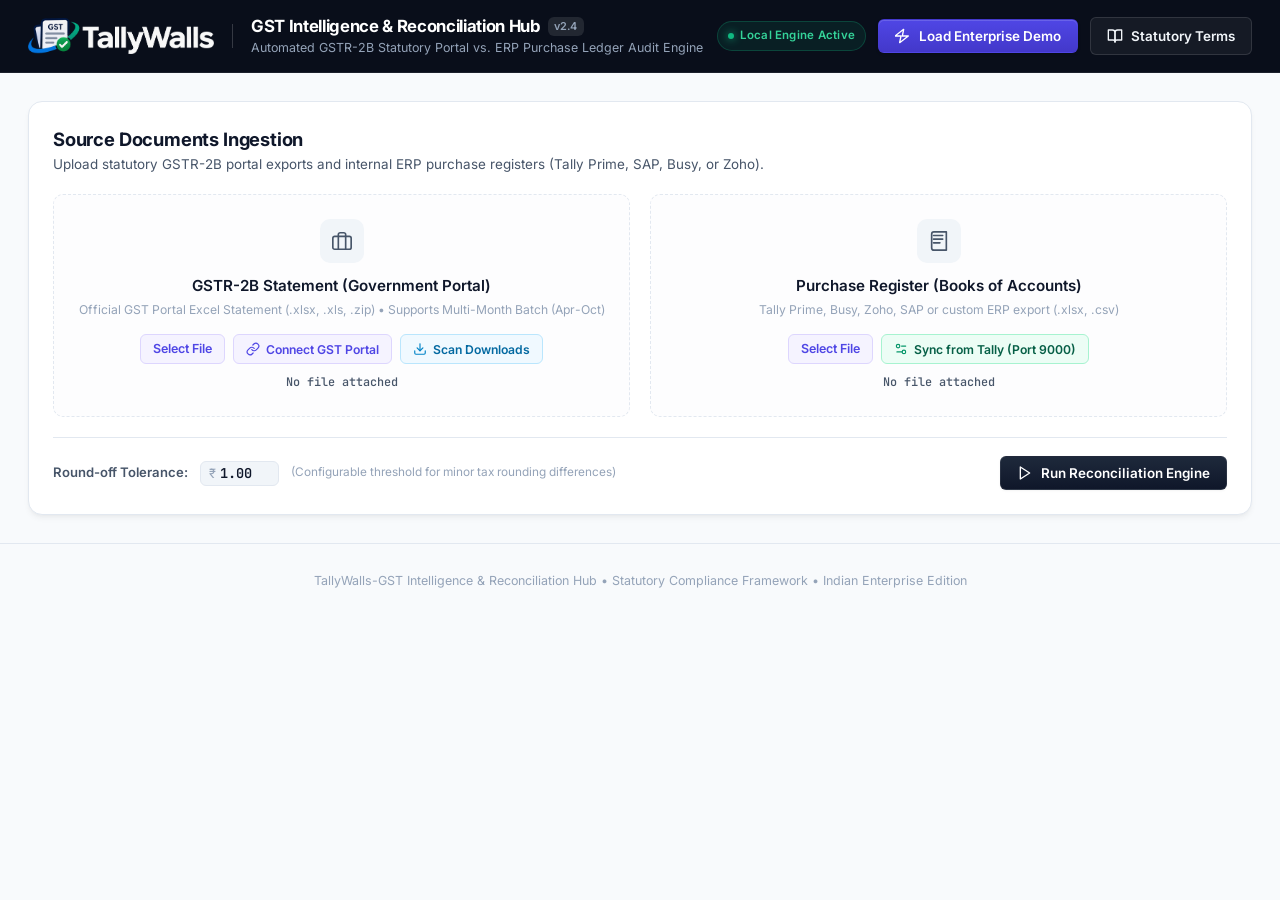
==== public/static/index.html @ 0a475962 "Add cloud sandbox graceful execution for portal bridge and tally prime sync" ====
<!DOCTYPE html>
<html lang="en">
<head>
  <meta charset="UTF-8">
  <meta name="viewport" content="width=device-width, initial-scale=1.0">
  <link rel="icon" type="image/png" href="/static/img/favicon.png">
  <link rel="apple-touch-icon" href="/static/img/icon-192.png">
  <title>TallyWalls-GST Intelligence & Reconciliation Hub | GSTR-2B vs. Books</title>
  <link rel="stylesheet" href="/static/css/style.css?v=2.1">
  <style>
    @import url('https://fonts.googleapis.com/css2?family=Inter:wght@300;400;500;600;700;800&family=JetBrains+Mono:wght@400;500;600&display=swap');

    /* SVG Safety: Never blow up across the screen */
    svg {
      display: inline-block;
      vertical-align: middle;
      flex-shrink: 0;
    }

    :root {
      --font-sans: 'Inter', -apple-system, BlinkMacSystemFont, 'Segoe UI', Roboto, sans-serif;
      --font-mono: 'JetBrains Mono', ui-monospace, SFMono-Regular, monospace;

      --bg-app: #f8fafc;
      --surface-card: #ffffff;
      --surface-subtle: #f1f5f9;
      --surface-muted: #e2e8f0;

      --text-primary: #0f172a;
      --text-secondary: #475569;
      --text-tertiary: #94a3b8;
      --text-inverse: #ffffff;

      --border-light: #e2e8f0;
      --border-subtle: #edf2f7;
      --border-focus: #3b82f6;

      --brand-navy: #090e1a;
      --brand-navy-light: #111827;
      --brand-indigo: #4f46e5;
      --brand-indigo-hover: #4338ca;
      --brand-blue: #2563eb;
      --brand-blue-hover: #1d4ed8;

      --status-exact-bg: #ecfdf5;
      --status-exact-border: #a7f3d0;
      --status-exact-text: #065f46;
      --status-exact-dot: #10b981;

      --status-norm-bg: #fffbeb;
      --status-norm-border: #fde68a;
      --status-norm-text: #92400e;
      --status-norm-dot: #f59e0b;

      --status-typo-bg: #fefce8;
      --status-typo-border: #fef08a;
      --status-typo-text: #854d0e;
      --status-typo-dot: #eab308;

      --status-mismatch-bg: #fff7ed;
      --status-mismatch-border: #fed7aa;
      --status-mismatch-text: #9a3412;
      --status-mismatch-dot: #f97316;

      --status-risk-bg: #fef2f2;
      --status-risk-border: #fecaca;
      --status-risk-text: #991b1b;
      --status-risk-dot: #ef4444;

      --status-unbooked-bg: #f0f9ff;
      --status-unbooked-border: #bae6fd;
      --status-unbooked-text: #075985;
      --status-unbooked-dot: #0ea5e9;

      --radius-sm: 6px;
      --radius-md: 10px;
      --radius-lg: 14px;
      --radius-full: 9999px;

      --shadow-subtle: 0 1px 3px 0 rgb(0 0 0 / 0.04), 0 1px 2px -1px rgb(0 0 0 / 0.03);
      --shadow-card: 0 4px 6px -1px rgb(0 0 0 / 0.05), 0 2px 4px -2px rgb(0 0 0 / 0.04);
      --shadow-elevated: 0 10px 15px -3px rgb(0 0 0 / 0.08), 0 4px 6px -4px rgb(0 0 0 / 0.04);
    }

    * {
      box-sizing: border-box;
      margin: 0;
      padding: 0;
    }

    body {
      font-family: var(--font-sans);
      background-color: var(--bg-app);
      color: var(--text-primary);
      line-height: 1.5;
      -webkit-font-smoothing: antialiased;
      -moz-osx-font-smoothing: grayscale;
    }

    .navbar {
      background-color: var(--brand-navy);
      border-bottom: 1px solid rgba(255, 255, 255, 0.08);
      position: sticky;
      top: 0;
      z-index: 50;
      backdrop-filter: blur(12px);
    }

    .nav-container {
      max-width: 1480px;
      margin: 0 auto;
      padding: 14px 28px;
      display: flex;
      align-items: center;
      justify-content: space-between;
    }

    
    .brand-logo-img {
      height: 36px;
      width: auto;
      max-height: 40px;
      object-fit: contain;
      display: block;
    }

    .brand-divider {
      width: 1px;
      height: 24px;
      background: rgba(255, 255, 255, 0.18);
      margin: 0 4px;
    }

    .brand-wrapper {
      display: flex;
      align-items: center;
      gap: 14px;
    }

    .brand-symbol {
      width: 36px;
      height: 36px;
      min-width: 36px;
      max-width: 36px;
      background: linear-gradient(135deg, #4f46e5 0%, #2563eb 100%);
      border-radius: 8px;
      display: flex;
      align-items: center;
      justify-content: center;
      color: #ffffff;
      box-shadow: 0 0 16px rgba(79, 70, 229, 0.4);
      overflow: hidden;
    }

    .brand-symbol svg {
      width: 20px;
      height: 20px;
      max-width: 20px;
      max-height: 20px;
    }

    .brand-text h1 {
      font-size: 1.05rem;
      font-weight: 700;
      letter-spacing: -0.02em;
      color: #ffffff;
      display: flex;
      align-items: center;
      gap: 8px;
    }

    .tag-version {
      font-size: 0.68rem;
      font-weight: 600;
      padding: 1px 6px;
      border-radius: var(--radius-sm);
      background: rgba(255, 255, 255, 0.1);
      color: #94a3b8;
      letter-spacing: 0.02em;
    }

    .brand-text p {
      font-size: 0.78rem;
      color: #94a3b8;
      font-weight: 400;
    }

    .nav-controls {
      display: flex;
      align-items: center;
      gap: 12px;
    }

    .badge-status {
      display: inline-flex;
      align-items: center;
      gap: 6px;
      padding: 5px 10px;
      background: rgba(16, 185, 129, 0.1);
      border: 1px solid rgba(16, 185, 129, 0.25);
      border-radius: var(--radius-full);
      font-size: 0.72rem;
      font-weight: 600;
      color: #34d399;
      letter-spacing: 0.02em;
    }

    .status-indicator-dot {
      width: 6px;
      height: 6px;
      border-radius: 50%;
      background-color: #10b981;
      box-shadow: 0 0 8px #10b981;
    }

    .btn-ui {
      display: inline-flex;
      align-items: center;
      justify-content: center;
      gap: 8px;
      font-family: var(--font-sans);
      font-size: 0.84rem;
      font-weight: 600;
      padding: 8px 16px;
      border-radius: var(--radius-sm);
      cursor: pointer;
      border: 1px solid transparent;
      transition: all 0.15s ease-in-out;
      text-decoration: none;
      white-space: nowrap;
    }

    .btn-ui svg {
      width: 16px;
      height: 16px;
      max-width: 16px;
      max-height: 16px;
    }

    .btn-ghost {
      background: rgba(255, 255, 255, 0.05);
      border-color: rgba(255, 255, 255, 0.12);
      color: #f1f5f9;
    }

    .btn-ghost:hover {
      background: rgba(255, 255, 255, 0.12);
      border-color: rgba(255, 255, 255, 0.2);
      color: #ffffff;
    }

    .btn-accent {
      background: linear-gradient(180deg, #4f46e5 0%, #4338ca 100%);
      color: #ffffff;
      box-shadow: 0 1px 3px rgba(0, 0, 0, 0.2), inset 0 1px 0 rgba(255, 255, 255, 0.15);
    }

    .btn-accent:hover {
      background: linear-gradient(180deg, #4338ca 0%, #3730a3 100%);
    }

    .btn-primary {
      background: linear-gradient(180deg, #1e293b 0%, #0f172a 100%);
      color: #ffffff;
      border: 1px solid rgba(255, 255, 255, 0.08);
      box-shadow: var(--shadow-subtle);
    }

    .btn-primary:hover {
      background: #090e1a;
      border-color: rgba(255, 255, 255, 0.15);
    }

    .btn-export {
      background: #059669;
      color: #ffffff;
      border: 1px solid #047857;
      box-shadow: var(--shadow-subtle);
    }

    .btn-export:hover {
      background: #047857;
    }

    .shell-container {
      max-width: 1480px;
      margin: 28px auto;
      padding: 0 28px;
    }

    .section-meta {
      margin-bottom: 20px;
      display: flex;
      align-items: baseline;
      justify-content: space-between;
    }

    .section-meta h2 {
      font-size: 1.15rem;
      font-weight: 700;
      letter-spacing: -0.01em;
      color: var(--text-primary);
    }

    .section-meta p {
      font-size: 0.84rem;
      color: var(--text-secondary);
    }

    .ingestion-card {
      background: var(--surface-card);
      border: 1px solid var(--border-light);
      border-radius: var(--radius-lg);
      padding: 24px;
      box-shadow: var(--shadow-card);
      margin-bottom: 28px;
    }

    .dual-drop-grid {
      display: grid;
      grid-template-columns: 1fr 1fr;
      gap: 20px;
      margin-bottom: 20px;
    }

    @media (max-width: 900px) {
      .dual-drop-grid {
        grid-template-columns: 1fr;
      }
    }

    .drop-card {
      border: 1.5px dashed var(--border-light);
      border-radius: var(--radius-md);
      padding: 24px 20px;
      background: #fdfdfe;
      transition: all 0.2s cubic-bezier(0.4, 0, 0.2, 1);
      display: flex;
      flex-direction: column;
      align-items: center;
      text-align: center;
      position: relative;
      cursor: pointer;
    }

    .drop-card:hover {
      border-color: var(--brand-indigo);
      background: #faf5ff;
    }

    .drop-card.dragover {
      border-color: var(--brand-indigo);
      background: #eef2ff;
      border-style: solid;
      transform: scale(0.995);
    }

    .drop-card.has-file {
      border-color: #10b981;
      background: #f0fdf4;
      border-style: solid;
    }

    .drop-icon-box {
      width: 44px;
      height: 44px;
      min-width: 44px;
      max-width: 44px;
      border-radius: 10px;
      background: var(--surface-subtle);
      display: flex;
      align-items: center;
      justify-content: center;
      color: var(--text-secondary);
      margin-bottom: 12px;
      transition: all 0.2s ease;
    }

    .drop-icon-box svg {
      width: 22px;
      height: 22px;
      max-width: 22px;
      max-height: 22px;
    }

    .drop-card:hover .drop-icon-box {
      background: #ede9fe;
      color: var(--brand-indigo);
    }

    .drop-card.has-file .drop-icon-box {
      background: #d1fae5;
      color: #059669;
    }

    .drop-title {
      font-size: 0.95rem;
      font-weight: 600;
      color: var(--text-primary);
      margin-bottom: 4px;
    }

    .drop-format-hint {
      font-size: 0.76rem;
      color: var(--text-tertiary);
      margin-bottom: 14px;
    }

    .btn-subtle-upload {
      font-size: 0.78rem;
      font-weight: 600;
      color: var(--brand-indigo);
      background: #f5f3ff;
      border: 1px solid #ddd6fe;
      padding: 5px 12px;
      border-radius: var(--radius-sm);
      pointer-events: none;
    }

    .file-status-chip {
      margin-top: 10px;
      font-family: var(--font-mono);
      font-size: 0.74rem;
      font-weight: 500;
      color: var(--text-secondary);
      display: flex;
      align-items: center;
      gap: 6px;
      max-width: 90%;
      overflow: hidden;
      text-overflow: ellipsis;
      white-space: nowrap;
    }

    .action-toolbar {
      display: flex;
      align-items: center;
      justify-content: space-between;
      padding-top: 18px;
      border-top: 1px solid var(--border-light);
      flex-wrap: wrap;
      gap: 14px;
    }

    .tolerance-panel {
      display: flex;
      align-items: center;
      gap: 12px;
    }

    .tolerance-panel label {
      font-size: 0.82rem;
      font-weight: 600;
      color: var(--text-secondary);
    }

    .tolerance-input-box {
      display: flex;
      align-items: center;
      background: var(--surface-subtle);
      border: 1px solid var(--border-light);
      border-radius: var(--radius-sm);
      padding: 2px 8px;
    }

    .tolerance-prefix {
      font-size: 0.8rem;
      color: var(--text-tertiary);
      margin-right: 4px;
    }

    .tolerance-input-box input {
      width: 50px;
      background: transparent;
      border: none;
      font-family: var(--font-mono);
      font-size: 0.85rem;
      font-weight: 600;
      color: var(--text-primary);
      outline: none;
    }

    .tolerance-desc {
      font-size: 0.74rem;
      color: var(--text-tertiary);
    }

    .reconcile-loader {
      display: none;
      background: var(--surface-card);
      border: 1px solid var(--border-light);
      border-radius: var(--radius-lg);
      padding: 48px;
      text-align: center;
      margin-bottom: 28px;
      box-shadow: var(--shadow-card);
    }

    .loader-pulse {
      width: 48px;
      height: 48px;
      margin: 0 auto 16px;
      position: relative;
    }

    .loader-pulse::before,
    .loader-pulse::after {
      content: '';
      position: absolute;
      inset: 0;
      border-radius: 50%;
      border: 3px solid transparent;
      border-top-color: var(--brand-indigo);
      animation: spin 1s cubic-bezier(0.55, 0.25, 0.25, 0.95) infinite;
    }

    .loader-pulse::after {
      border-top-color: var(--brand-blue);
      animation-duration: 1.4s;
    }

    @keyframes spin {
      to { transform: rotate(360deg); }
    }

    .loader-title {
      font-size: 1rem;
      font-weight: 600;
      color: var(--text-primary);
      margin-bottom: 4px;
    }

    .loader-sub {
      font-size: 0.82rem;
      color: var(--text-secondary);
    }

    .kpi-cluster {
      display: grid;
      grid-template-columns: repeat(auto-fit, minmax(240px, 1fr));
      gap: 16px;
      margin-bottom: 28px;
    }

    .metric-card {
      background: var(--surface-card);
      border: 1px solid var(--border-light);
      border-radius: var(--radius-md);
      padding: 18px 20px;
      box-shadow: var(--shadow-subtle);
      position: relative;
      overflow: hidden;
      transition: transform 0.15s ease, box-shadow 0.15s ease;
    }

    .metric-card:hover {
      transform: translateY(-1px);
      box-shadow: var(--shadow-card);
    }

    .metric-top {
      display: flex;
      align-items: center;
      justify-content: space-between;
      margin-bottom: 10px;
    }

    .metric-label {
      font-size: 0.72rem;
      font-weight: 700;
      letter-spacing: 0.05em;
      text-transform: uppercase;
      color: var(--text-secondary);
    }

    .metric-icon-small {
      width: 24px;
      height: 24px;
      min-width: 24px;
      max-width: 24px;
      border-radius: 6px;
      display: flex;
      align-items: center;
      justify-content: center;
    }

    .metric-icon-small svg {
      width: 14px;
      height: 14px;
      max-width: 14px;
      max-height: 14px;
    }

    .metric-amount {
      font-size: 1.45rem;
      font-weight: 800;
      font-family: var(--font-sans);
      font-variant-numeric: tabular-nums;
      letter-spacing: -0.03em;
      color: var(--text-primary);
      margin-bottom: 6px;
    }

    .metric-footer {
      font-size: 0.78rem;
      color: var(--text-secondary);
      display: flex;
      align-items: center;
      gap: 6px;
    }

    .card-theme-books .metric-icon-small { background: #f1f5f9; color: #475569; }
    .card-theme-portal .metric-icon-small { background: #e0f2fe; color: #0284c7; }
    .card-theme-matched {
      border-color: var(--status-exact-border);
      background: linear-gradient(180deg, #ffffff 0%, #f0fdf4 100%);
    }
    .card-theme-matched .metric-icon-small { background: #d1fae5; color: #059669; }

    .card-theme-risk {
      border-color: var(--status-risk-border);
      background: linear-gradient(180deg, #ffffff 0%, #fef2f2 100%);
    }
    .card-theme-risk .metric-icon-small { background: #fee2e2; color: #dc2626; }
    .card-theme-risk .metric-amount { color: #b91c1c; }

    .card-theme-unbooked {
      border-color: var(--status-unbooked-border);
      background: linear-gradient(180deg, #ffffff 0%, #f0f9ff 100%);
    }
    .card-theme-unbooked .metric-icon-small { background: #e0f2fe; color: #0284c7; }

    .recon-vault-card {
      background: var(--surface-card);
      border: 1px solid var(--border-light);
      border-radius: var(--radius-lg);
      box-shadow: var(--shadow-card);
      overflow: hidden;
      margin-bottom: 40px;
    }

    .vault-header-bar {
      padding: 16px 20px;
      border-bottom: 1px solid var(--border-light);
      display: flex;
      align-items: center;
      justify-content: space-between;
      flex-wrap: wrap;
      gap: 16px;
    }

    .search-field {
      position: relative;
      min-width: 300px;
      flex: 1;
      max-width: 440px;
    }

    .search-field input {
      width: 100%;
      padding: 8px 12px 8px 36px;
      font-family: var(--font-sans);
      font-size: 0.84rem;
      background: var(--surface-subtle);
      border: 1px solid var(--border-light);
      border-radius: var(--radius-sm);
      outline: none;
      transition: all 0.15s ease;
      color: var(--text-primary);
    }

    .search-field input:focus {
      background: #ffffff;
      border-color: var(--brand-indigo);
      box-shadow: 0 0 0 3px rgba(79, 70, 229, 0.1);
    }

    .search-icon-pos {
      position: absolute;
      left: 10px;
      top: 50%;
      transform: translateY(-50%);
      color: var(--text-tertiary);
      display: flex;
    }

    .search-icon-pos svg {
      width: 16px;
      height: 16px;
      max-width: 16px;
      max-height: 16px;
    }

    .segmented-tabs-wrapper {
      padding: 12px 20px;
      background: #fafafa;
      border-bottom: 1px solid var(--border-light);
      overflow-x: auto;
      scrollbar-width: none;
    }

    .segmented-tabs-wrapper::-webkit-scrollbar {
      display: none;
    }

    .segmented-tabs {
      display: inline-flex;
      gap: 6px;
      background: var(--surface-subtle);
      padding: 3px;
      border-radius: var(--radius-sm);
      border: 1px solid var(--border-light);
    }

    .tab-pill {
      font-family: var(--font-sans);
      font-size: 0.78rem;
      font-weight: 600;
      padding: 5px 12px;
      border-radius: 4px;
      background: transparent;
      color: var(--text-secondary);
      border: none;
      cursor: pointer;
      display: inline-flex;
      align-items: center;
      gap: 6px;
      transition: all 0.15s ease;
      white-space: nowrap;
    }

    .tab-pill:hover {
      color: var(--text-primary);
    }

    .tab-pill.active {
      background: #ffffff;
      color: var(--text-primary);
      box-shadow: 0 1px 3px rgba(0, 0, 0, 0.08);
    }

    .tab-count {
      font-size: 0.7rem;
      font-weight: 700;
      padding: 1px 6px;
      border-radius: var(--radius-full);
      background: var(--surface-muted);
      color: var(--text-secondary);
    }

    .tab-pill.active .tab-count {
      background: #f1f5f9;
      color: var(--brand-navy);
    }

    .table-viewport {
      overflow-x: auto;
      max-height: 700px;
    }

    .ledger-table {
      width: 100%;
      border-collapse: separate;
      border-spacing: 0;
      font-size: 0.82rem;
      text-align: left;
    }

    .th-group-books {
      background: #f1f5f9;
      color: #1e293b;
      font-weight: 700;
      text-transform: uppercase;
      font-size: 0.7rem;
      letter-spacing: 0.05em;
      padding: 6px 12px;
      border-right: 1px solid var(--border-light);
      border-bottom: 1px solid var(--border-light);
    }

    .th-group-portal {
      background: #f0f9ff;
      color: #0369a1;
      font-weight: 700;
      text-transform: uppercase;
      font-size: 0.7rem;
      letter-spacing: 0.05em;
      padding: 6px 12px;
      border-right: 1px solid var(--border-light);
      border-bottom: 1px solid var(--border-light);
    }

    .ledger-table th {
      background: #f8fafc;
      color: var(--text-secondary);
      font-weight: 600;
      font-size: 0.74rem;
      text-transform: uppercase;
      letter-spacing: 0.04em;
      padding: 10px 14px;
      border-bottom: 1px solid var(--border-light);
      white-space: nowrap;
      position: sticky;
      top: 0;
      z-index: 10;
    }

    .ledger-table td {
      padding: 12px 14px;
      border-bottom: 1px solid var(--border-subtle);
      vertical-align: middle;
      background-color: transparent;
    }

    /* Full-Row Data Highlighting for GST Audit Visualization */
    .ledger-table tbody tr.recon-row {
      transition: background-color 0.15s ease;
    }

    /* 1. Exact Match: Clean Emerald Mint across whole row */
    .ledger-table tbody tr.recon-row-exact,
    .ledger-table tbody tr.recon-row-exact td {
      background-color: #ecfdf5 !important;
      border-bottom: 1px solid #a7f3d0 !important;
    }
    .ledger-table tbody tr.recon-row-exact td:first-child {
      border-left: 4px solid #10b981 !important;
    }
    .ledger-table tbody tr.recon-row-exact:hover,
    .ledger-table tbody tr.recon-row-exact:hover td {
      background-color: #d1fae5 !important;
    }

    /* 2. Normalized Match: Soft Blue across whole row */
    .ledger-table tbody tr.recon-row-norm,
    .ledger-table tbody tr.recon-row-norm td {
      background-color: #eff6ff !important;
      border-bottom: 1px solid #bfdbfe !important;
    }
    .ledger-table tbody tr.recon-row-norm td:first-child {
      border-left: 4px solid #3b82f6 !important;
    }
    .ledger-table tbody tr.recon-row-norm:hover,
    .ledger-table tbody tr.recon-row-norm:hover td {
      background-color: #dbeafe !important;
    }

    /* 3. Typo Match: Clear Warm Amber / Golden Yellow across whole row */
    .ledger-table tbody tr.recon-row-typo,
    .ledger-table tbody tr.recon-row-typo td {
      background-color: #fef9c3 !important;
      border-bottom: 1px solid #fde047 !important;
    }
    .ledger-table tbody tr.recon-row-typo td:first-child {
      border-left: 4px solid #eab308 !important;
    }
    .ledger-table tbody tr.recon-row-typo:hover,
    .ledger-table tbody tr.recon-row-typo:hover td {
      background-color: #fef08a !important;
    }

    /* 4. Value Mismatch: Warm Peach / Soft Orange across whole row */
    .ledger-table tbody tr.recon-row-mismatch,
    .ledger-table tbody tr.recon-row-mismatch td {
      background-color: #ffedd5 !important;
      border-bottom: 1px solid #fed7aa !important;
    }
    .ledger-table tbody tr.recon-row-mismatch td:first-child {
      border-left: 4px solid #f97316 !important;
    }
    .ledger-table tbody tr.recon-row-mismatch:hover,
    .ledger-table tbody tr.recon-row-mismatch:hover td {
      background-color: #fed7aa !important;
    }

    /* 5. Missing in 2B (ITC At Risk): Soft Red across whole row */
    .ledger-table tbody tr.recon-row-risk,
    .ledger-table tbody tr.recon-row-risk td {
      background-color: #fee2e2 !important;
      border-bottom: 1px solid #fca5a5 !important;
    }
    .ledger-table tbody tr.recon-row-risk td:first-child {
      border-left: 4px solid #ef4444 !important;
    }
    .ledger-table tbody tr.recon-row-risk:hover,
    .ledger-table tbody tr.recon-row-risk:hover td {
      background-color: #fecaca !important;
    }

    /* 6. Missing in Books (Unclaimed Bills): Soft Sky Cyan across whole row */
    .ledger-table tbody tr.recon-row-unbooked,
    .ledger-table tbody tr.recon-row-unbooked td {
      background-color: #e0f2fe !important;
      border-bottom: 1px solid #7dd3fc !important;
    }
    .ledger-table tbody tr.recon-row-unbooked td:first-child {
      border-left: 4px solid #0284c7 !important;
    }
    .ledger-table tbody tr.recon-row-unbooked:hover,
    .ledger-table tbody tr.recon-row-unbooked:hover td {
      background-color: #bae6fd !important;
    }

    /* Typo Highlight Badge */
    .diff-highlight {
      background-color: #fef08a;
      color: #854d0e;
      font-weight: 700;
      padding: 2px 6px;
      border-radius: 4px;
      border: 1px dashed #ca8a04;
      display: inline-block;
    }

    /* Status Pills */
    .status-pill {
      display: inline-flex;
      align-items: center;
      gap: 6px;
      padding: 4px 10px;
      border-radius: 9999px;
      font-size: 0.74rem;
      font-weight: 700;
      white-space: nowrap;
      letter-spacing: 0.01em;
    }
    .status-pill .dot {
      width: 6px;
      height: 6px;
      border-radius: 50%;
    }
    .status-pill-exact { background: #dcfce7; color: #15803d; border: 1px solid #86efac; }
    .status-pill-exact .dot { background: #15803d; }

    .status-pill-norm { background: #fef3c7; color: #b45309; border: 1px solid #fcd34d; }
    .status-pill-norm .dot { background: #b45309; }

    .status-pill-typo { background: #fef9c3; color: #a16207; border: 1px solid #fde047; }
    .status-pill-typo .dot { background: #a16207; }

    .status-pill-mismatch { background: #ffedd5; color: #c2410c; border: 1px solid #fdba74; }
    .status-pill-mismatch .dot { background: #c2410c; }

    .status-pill-risk { background: #fee2e2; color: #b91c1c; border: 1px solid #fca5a5; }
    .status-pill-risk .dot { background: #b91c1c; }

    .status-pill-unbooked { background: #e0f2fe; color: #0369a1; border: 1px solid #7dd3fc; }
    .status-pill-unbooked .dot { background: #0369a1; }

    /* Row hover colors handled per status class */

    .num-cell {
      text-align: right;
      font-family: var(--font-mono);
      font-variant-numeric: tabular-nums;
      font-size: 0.8rem;
    }

    .text-cell-dim {
      color: var(--text-tertiary);
    }

    .status-badge {
      display: inline-flex;
      align-items: center;
      gap: 6px;
      padding: 3px 8px;
      border-radius: 4px;
      font-size: 0.72rem;
      font-weight: 600;
      letter-spacing: 0.01em;
      white-space: nowrap;
      border: 1px solid transparent;
    }

    .status-badge .dot {
      width: 5px;
      height: 5px;
      border-radius: 50%;
    }

    .badge-exact {
      background: var(--status-exact-bg);
      border-color: var(--status-exact-border);
      color: var(--status-exact-text);
    }
    .badge-exact .dot { background: var(--status-exact-dot); }

    .badge-normalized {
      background: var(--status-norm-bg);
      border-color: var(--status-norm-border);
      color: var(--status-norm-text);
    }
    .badge-normalized .dot { background: var(--status-norm-dot); }

    .badge-typo {
      background: var(--status-typo-bg);
      border-color: var(--status-typo-border);
      color: var(--status-typo-text);
    }
    .badge-typo .dot { background: var(--status-typo-dot); }

    .badge-mismatch {
      background: var(--status-mismatch-bg);
      border-color: var(--status-mismatch-border);
      color: var(--status-mismatch-text);
    }
    .badge-mismatch .dot { background: var(--status-mismatch-dot); }

    .badge-risk {
      background: var(--status-risk-bg);
      border-color: var(--status-risk-border);
      color: var(--status-risk-text);
    }
    .badge-risk .dot { background: var(--status-risk-dot); }

    .badge-unbooked {
      background: var(--status-unbooked-bg);
      border-color: var(--status-unbooked-border);
      color: var(--status-unbooked-text);
    }
    .badge-unbooked .dot { background: var(--status-unbooked-dot); }

    .vendor-title {
      font-weight: 600;
      color: var(--text-primary);
      max-width: 220px;
      overflow: hidden;
      text-overflow: ellipsis;
      white-space: nowrap;
    }

    .vendor-gstin {
      font-family: var(--font-mono);
      font-size: 0.72rem;
      color: var(--text-tertiary);
      letter-spacing: 0.02em;
    }

    .invoice-pill {
      font-family: var(--font-mono);
      font-size: 0.76rem;
      font-weight: 500;
      padding: 2px 6px;
      border-radius: 4px;
      background: #f1f5f9;
      color: #334155;
      display: inline-block;
    }

    .invoice-portal-pill {
      font-family: var(--font-mono);
      font-size: 0.76rem;
      font-weight: 500;
      padding: 2px 6px;
      border-radius: 4px;
      background: #e0f2fe;
      color: #0369a1;
      display: inline-block;
    }

    .remarks-audit-box {
      font-size: 0.75rem;
      color: var(--text-secondary);
      line-height: 1.4;
      max-width: 280px;
    }

    .app-footer {
      text-align: center;
      padding: 28px 0;
      border-top: 1px solid var(--border-light);
      font-size: 0.78rem;
      color: var(--text-tertiary);
    }

    /* PORTAL BRIDGE, TALLY & DOWNLOADS SCANNER STYLING */
    .btn-portal-trigger {
      display: inline-flex;
      align-items: center;
      gap: 6px;
      font-family: var(--font-sans);
      font-size: 0.76rem;
      font-weight: 600;
      color: var(--brand-indigo);
      background: #f5f3ff;
      border: 1px solid #ddd6fe;
      padding: 6px 12px;
      border-radius: var(--radius-sm);
      cursor: pointer;
      transition: all 0.15s ease;
    }

    .btn-portal-trigger:hover {
      background: #ede9fe;
      border-color: #c4b5fd;
    }

    .btn-portal-trigger svg {
      width: 14px;
      height: 14px;
      color: var(--brand-indigo);
    }

    .btn-scan-trigger {
      display: inline-flex;
      align-items: center;
      gap: 6px;
      font-family: var(--font-sans);
      font-size: 0.76rem;
      font-weight: 600;
      color: #0369a1;
      background: #f0f9ff;
      border: 1px solid #bae6fd;
      padding: 6px 12px;
      border-radius: var(--radius-sm);
      cursor: pointer;
      transition: all 0.15s ease;
    }

    .btn-scan-trigger:hover {
      background: #e0f2fe;
      border-color: #7dd3fc;
    }

    .btn-scan-trigger svg {
      width: 14px;
      height: 14px;
      color: #0284c7;
    }

    .btn-tally-trigger {
      display: inline-flex;
      align-items: center;
      gap: 6px;
      font-family: var(--font-sans);
      font-size: 0.76rem;
      font-weight: 600;
      color: #065f46;
      background: #ecfdf5;
      border: 1px solid #a7f3d0;
      padding: 6px 12px;
      border-radius: var(--radius-sm);
      cursor: pointer;
      transition: all 0.15s ease;
    }

    .btn-tally-trigger:hover {
      background: #d1fae5;
      border-color: #6ee7b7;
    }

    .btn-tally-trigger svg {
      width: 14px;
      height: 14px;
      color: #059669;
    }

    .downloads-item-row {
      display: flex;
      align-items: center;
      justify-content: space-between;
      padding: 10px 14px;
      background: #ffffff;
      border: 1px solid var(--border-light);
      border-radius: var(--radius-md);
      margin-bottom: 8px;
      transition: all 0.15s ease;
    }

    .downloads-item-row:hover {
      border-color: var(--brand-blue);
      background: #f8fafc;
    }

    .tally-status-badge {
      display: inline-flex;
      align-items: center;
      gap: 6px;
      padding: 4px 10px;
      border-radius: var(--radius-full);
      font-size: 0.78rem;
      font-weight: 600;
    }

    .tally-status-badge.active {
      background: #ecfdf5;
      color: #065f46;
      border: 1px solid #a7f3d0;
    }

    .tally-status-badge.inactive {
      background: #fef2f2;
      color: #991b1b;
      border: 1px solid #fecaca;
    }

    .modal-overlay {
      position: fixed;
      inset: 0;
      background: rgba(15, 23, 42, 0.65);
      backdrop-filter: blur(4px);
      z-index: 100;
      display: flex;
      align-items: center;
      justify-content: center;
      padding: 20px;
    }

    .modal-window {
      background: #ffffff;
      border: 1px solid var(--border-light);
      border-radius: var(--radius-lg);
      width: 100%;
      max-width: 580px;
      box-shadow: 0 20px 25px -5px rgb(0 0 0 / 0.15), 0 8px 10px -6px rgb(0 0 0 / 0.1);
      overflow: hidden;
      animation: modalFadeIn 0.2s cubic-bezier(0.16, 1, 0.3, 1);
    }

    @keyframes modalFadeIn {
      from { opacity: 0; transform: scale(0.96); }
      to { opacity: 1; transform: scale(1); }
    }

    .modal-header {
      padding: 18px 22px;
      border-bottom: 1px solid var(--border-light);
      display: flex;
      align-items: center;
      gap: 12px;
      background: #fafafa;
    }

    .modal-header-icon {
      width: 36px;
      height: 36px;
      border-radius: 8px;
      background: #ede9fe;
      color: var(--brand-indigo);
      display: flex;
      align-items: center;
      justify-content: center;
      flex-shrink: 0;
    }

    .modal-header h3 {
      font-size: 1.05rem;
      font-weight: 700;
      color: var(--text-primary);
    }

    .modal-sub {
      font-size: 0.78rem;
      color: var(--text-secondary);
    }

    .modal-sub code {
      font-family: var(--font-mono);
      background: #e2e8f0;
      padding: 1px 4px;
      border-radius: 3px;
    }

    .btn-modal-close {
      margin-left: auto;
      background: transparent;
      border: none;
      font-size: 1.4rem;
      color: var(--text-tertiary);
      cursor: pointer;
      line-height: 1;
    }

    .btn-modal-close:hover {
      color: var(--text-primary);
    }

    .modal-body {
      padding: 22px;
    }

    .portal-info-banner {
      background: #f0fdf4;
      border: 1px solid #bbf7d0;
      border-radius: var(--radius-sm);
      padding: 12px 14px;
      font-size: 0.8rem;
      color: #166534;
      display: flex;
      gap: 10px;
      margin-bottom: 18px;
      line-height: 1.45;
    }

    .portal-info-banner svg {
      flex-shrink: 0;
      margin-top: 2px;
    }

    .form-row-grid {
      display: grid;
      grid-template-columns: 1fr 1fr;
      gap: 14px;
      margin-bottom: 14px;
    }

    .form-group {
      margin-bottom: 14px;
    }

    .form-group label {
      display: block;
      font-size: 0.78rem;
      font-weight: 600;
      color: var(--text-secondary);
      margin-bottom: 6px;
    }

    .form-input, .form-select {
      width: 100%;
      padding: 8px 12px;
      font-family: var(--font-sans);
      font-size: 0.84rem;
      background: var(--surface-subtle);
      border: 1px solid var(--border-light);
      border-radius: var(--radius-sm);
      outline: none;
      transition: all 0.15s ease;
      color: var(--text-primary);
    }

    .form-input:focus, .form-select:focus {
      background: #ffffff;
      border-color: var(--brand-indigo);
      box-shadow: 0 0 0 3px rgba(79, 70, 229, 0.1);
    }

    .form-checkbox {
      display: flex;
      align-items: center;
      gap: 8px;
      font-size: 0.78rem;
      color: var(--text-secondary);
      margin-bottom: 16px;
      cursor: pointer;
    }

    .portal-progress-box {
      background: #f8fafc;
      border: 1px solid var(--border-light);
      border-radius: var(--radius-sm);
      padding: 14px;
      margin-top: 14px;
    }

    .progress-step-item {
      font-size: 0.78rem;
      color: var(--text-secondary);
      display: flex;
      align-items: center;
      gap: 8px;
      margin-bottom: 6px;
    }

    .progress-step-item:last-child {
      margin-bottom: 0;
    }

    .step-dot {
      width: 6px;
      height: 6px;
      border-radius: 50%;
      background: #cbd5e1;
    }

    .progress-step-item.active {
      color: var(--brand-indigo);
      font-weight: 600;
    }

    .progress-step-item.active .step-dot {
      background: var(--brand-indigo);
      box-shadow: 0 0 6px var(--brand-indigo);
    }

    .progress-step-item.done {
      color: #059669;
    }

    .progress-step-item.done .step-dot {
      background: #10b981;
    }

    .modal-footer {
      padding: 16px 22px;
      border-top: 1px solid var(--border-light);
      background: #fafafa;
      display: flex;
      gap: 12px;
    }
  </style>
</head>
<body>

  <!-- TOP ENTERPRISE NAVIGATION -->
  <header class="navbar">
    <div class="nav-container">
      <div class="brand-wrapper">
        <img src="[data-uri]" alt="TallyWalls" class="brand-logo-img">
        <div class="brand-divider"></div>
        <div class="brand-text">
          <h1>GST Intelligence & Reconciliation Hub <span class="tag-version">v2.4</span></h1>
          <p>Automated GSTR-2B Statutory Portal vs. ERP Purchase Ledger Audit Engine</p>
        </div>
      </div>

      <div class="nav-controls">
        <div class="badge-status">
          <span class="status-indicator-dot"></span>
          <span id="engineStatusLabel">Local Engine Active</span>
        </div>

        <button id="btnLoadSample" class="btn-ui btn-accent">
          <svg width="16" height="16" viewBox="0 0 24 24" fill="none" stroke="currentColor" stroke-width="2" stroke-linecap="round" stroke-linejoin="round">
            <path d="m13 2-2 10h9L7 22l2-10H0z"/>
          </svg>
          <span>Load Enterprise Demo</span>
        </button>

        <a href="/static/../../gst_financial_terms_guide.html" target="_blank" class="btn-ui btn-ghost">
          <svg width="16" height="16" viewBox="0 0 24 24" fill="none" stroke="currentColor" stroke-width="2" stroke-linecap="round" stroke-linejoin="round">
            <path d="M2 3h6a4 4 0 0 1 4 4v14a3 3 0 0 0-3-3H2z"/>
            <path d="M22 3h-6a4 4 0 0 0-4 4v14a3 3 0 0 1 3-3h7z"/>
          </svg>
          <span>Statutory Terms</span>
        </a>
      </div>
    </div>
  </header>

  <!-- MAIN APP SHELL -->
  <main class="shell-container">

    <!-- INGESTION PANEL -->
    <section class="ingestion-card">
      <div class="section-meta">
        <div>
          <h2>Source Documents Ingestion</h2>
          <p>Upload statutory GSTR-2B portal exports and internal ERP purchase registers (Tally Prime, SAP, Busy, or Zoho).</p>
        </div>
      </div>

      <div class="dual-drop-grid">
        <!-- GSTR-2B Drop Card -->
        <div class="drop-card" id="dropZone2B">
          <input type="file" id="file2B" accept=".xlsx, .xls, .csv, .zip" multiple hidden>
          <div class="drop-icon-box">
            <svg width="22" height="22" viewBox="0 0 24 24" fill="none" stroke="currentColor" stroke-width="1.8" stroke-linecap="round" stroke-linejoin="round">
              <rect width="20" height="14" x="2" y="7" rx="2" ry="2"/>
              <path d="M16 21V5a2 2 0 0 0-2-2h-4a2 2 0 0 0-2 2v16"/>
            </svg>
          </div>
          <div class="drop-title">GSTR-2B Statement (Government Portal)</div>
          <div class="drop-format-hint">Official GST Portal Excel Statement (.xlsx, .xls, .zip) • Supports Multi-Month Batch (Apr-Oct)</div>
          <div style="display:flex; gap:8px; flex-wrap:wrap; justify-content:center;">
            <span class="btn-subtle-upload" onclick="event.stopPropagation(); document.getElementById('file2B').click();">Select File</span>
            <button type="button" id="btnOpenPortalModal" class="btn-portal-trigger" onclick="event.stopPropagation(); openPortalModal();">
              <svg width="14" height="14" viewBox="0 0 24 24" fill="none" stroke="currentColor" stroke-width="2" stroke-linecap="round" stroke-linejoin="round">
                <path d="M10 13a5 5 0 0 0 7.54.54l3-3a5 5 0 0 0-7.07-7.07l-1.72 1.71"/>
                <path d="M14 11a5 5 0 0 0-7.54-.54l-3 3a5 5 0 0 0 7.07 7.07l1.71-1.71"/>
              </svg>
              <span>Connect GST Portal</span>
            </button>
            <button type="button" id="btnOpenDownloadsModal" class="btn-scan-trigger" onclick="event.stopPropagation(); openDownloadsModal();">
              <svg width="14" height="14" viewBox="0 0 24 24" fill="none" stroke="currentColor" stroke-width="2" stroke-linecap="round" stroke-linejoin="round">
                <path d="M21 15v4a2 2 0 0 1-2 2H5a2 2 0 0 1-2-2v-4"/>
                <polyline points="7 10 12 15 17 10"/>
                <line x1="12" y1="15" x2="12" y2="3"/>
              </svg>
              <span>Scan Downloads</span>
            </button>
          </div>
          <div class="file-status-chip" id="fileName2B">No file attached</div>
        </div>

        <!-- Purchase Register Drop Card -->
        <div class="drop-card" id="dropZoneBooks">
          <input type="file" id="fileBooks" accept=".xlsx, .xls, .csv" hidden>
          <div class="drop-icon-box">
            <svg width="22" height="22" viewBox="0 0 24 24" fill="none" stroke="currentColor" stroke-width="1.8" stroke-linecap="round" stroke-linejoin="round">
              <path d="M4 19.5v-15A2.5 2.5 0 0 1 6.5 2H20v20H6.5a2.5 2.5 0 0 1-2.5-2.5Z"/>
              <path d="M6 6h10"/>
              <path d="M6 10h10"/>
              <path d="M6 14h7"/>
            </svg>
          </div>
          <div class="drop-title">Purchase Register (Books of Accounts)</div>
          <div class="drop-format-hint">Tally Prime, Busy, Zoho, SAP or custom ERP export (.xlsx, .csv)</div>
          <div style="display:flex; gap:8px; flex-wrap:wrap; justify-content:center;">
            <span class="btn-subtle-upload" onclick="event.stopPropagation(); document.getElementById('fileBooks').click();">Select File</span>
            <button type="button" id="btnOpenTallyModal" class="btn-tally-trigger" onclick="event.stopPropagation(); openTallyModal();">
              <svg width="14" height="14" viewBox="0 0 24 24" fill="none" stroke="currentColor" stroke-width="2" stroke-linecap="round" stroke-linejoin="round">
                <path d="M20 7h-7"/>
                <path d="M14 17H5"/>
                <circle cx="17" cy="17" r="3"/>
                <circle cx="7" cy="7" r="3"/>
              </svg>
              <span>Sync from Tally (Port 9000)</span>
            </button>
          </div>
          <div class="file-status-chip" id="fileNameBooks">No file attached</div>
        </div>
      </div>

      <!-- Ingestion Toolbar & Actions -->
      <div class="action-toolbar">
        <div class="tolerance-panel">
          <label for="toleranceInput">Round-off Tolerance:</label>
          <div class="tolerance-input-box">
            <span class="tolerance-prefix">₹</span>
            <input type="number" id="toleranceInput" value="1.00" step="0.50" min="0" max="10.0">
          </div>
          <span class="tolerance-desc">(Configurable threshold for minor tax rounding differences)</span>
        </div>

        <button id="btnReconcile" class="btn-ui btn-primary">
          <svg width="16" height="16" viewBox="0 0 24 24" fill="none" stroke="currentColor" stroke-width="2" stroke-linecap="round" stroke-linejoin="round">
            <polygon points="5 3 19 12 5 21 5 3"/>
          </svg>
          <span>Run Reconciliation Engine</span>
        </button>
      </div>
    </section>

    <!-- PROCESSING SHIMMER -->
    <div id="loadingIndicator" class="reconcile-loader">
      <div class="loader-pulse"></div>
      <div class="loader-title" id="loadingText">Processing & Multi-Tier Normalization...</div>
      <div class="loader-sub">Matching across GSTIN, cleaned invoice numbers, and statutory tax tolerances.</div>
    </div>

    <!-- RECONCILIATION AUDIT VAULT (Revealed after reconciliation) -->
    <div id="resultsSection" style="display: none;">

      <!-- EXECUTIVE KPI METRICS -->
      <div class="kpi-cluster">
        <!-- Books Total -->
        <div class="metric-card card-theme-books">
          <div class="metric-top">
            <span class="metric-label">Books ITC Claimed</span>
            <div class="metric-icon-small">
              <svg width="14" height="14" viewBox="0 0 24 24" fill="none" stroke="currentColor" stroke-width="2" stroke-linecap="round" stroke-linejoin="round">
                <path d="M4 19.5v-15A2.5 2.5 0 0 1 6.5 2H20v20H6.5a2.5 2.5 0 0 1-2.5-2.5Z"/>
              </svg>
            </div>
          </div>
          <div class="metric-amount" id="kpiBooksTax">₹0.00</div>
          <div class="metric-footer" id="kpiBooksCount">0 Invoices in Ledger</div>
        </div>

        <!-- 2B Total -->
        <div class="metric-card card-theme-portal">
          <div class="metric-top">
            <span class="metric-label">GSTR-2B Available</span>
            <div class="metric-icon-small">
              <svg width="14" height="14" viewBox="0 0 24 24" fill="none" stroke="currentColor" stroke-width="2" stroke-linecap="round" stroke-linejoin="round">
                <rect width="20" height="14" x="2" y="7" rx="2" ry="2"/>
              </svg>
            </div>
          </div>
          <div class="metric-amount" id="kpiPortalTax">₹0.00</div>
          <div class="metric-footer" id="kpiPortalCount">0 Invoices on Portal</div>
        </div>

        <!-- Matched Total -->
        <div class="metric-card card-theme-matched">
          <div class="metric-top">
            <span class="metric-label">Eligible Reconciled ITC</span>
            <div class="metric-icon-small">
              <svg width="14" height="14" viewBox="0 0 24 24" fill="none" stroke="currentColor" stroke-width="2" stroke-linecap="round" stroke-linejoin="round">
                <path d="M20 6 9 17l-5-5"/>
              </svg>
            </div>
          </div>
          <div class="metric-amount" id="kpiMatchedTax">₹0.00</div>
          <div class="metric-footer" id="kpiMatchRate" style="color: #059669; font-weight: 600;">0.0% Match Efficiency</div>
        </div>

        <!-- Risk Total -->
        <div class="metric-card card-theme-risk">
          <div class="metric-top">
            <span class="metric-label">ITC at Risk (Vendor Default)</span>
            <div class="metric-icon-small">
              <svg width="14" height="14" viewBox="0 0 24 24" fill="none" stroke="currentColor" stroke-width="2" stroke-linecap="round" stroke-linejoin="round">
                <path d="m21.73 18-8-14a2 2 0 0 0-3.48 0l-8 14A2 2 0 0 0 4 21h16a2 2 0 0 0 1.73-3Z"/>
                <line x1="12" y1="9" x2="12" y2="13"/>
                <line x1="12" y1="17" x2="12.01" y2="17"/>
              </svg>
            </div>
          </div>
          <div class="metric-amount" id="kpiRiskTax">₹0.00</div>
          <div class="metric-footer" id="kpiRiskCount" style="color: #dc2626; font-weight: 600;">0 Invoices Missing in 2B</div>
        </div>

        <!-- Unbooked Total -->
        <div class="metric-card card-theme-unbooked">
          <div class="metric-top">
            <span class="metric-label">Unbooked Purchases</span>
            <div class="metric-icon-small">
              <svg width="14" height="14" viewBox="0 0 24 24" fill="none" stroke="currentColor" stroke-width="2" stroke-linecap="round" stroke-linejoin="round">
                <circle cx="12" cy="12" r="10"/>
                <line x1="12" y1="16" x2="12" y2="12"/>
                <line x1="12" y1="8" x2="12.01" y2="8"/>
              </svg>
            </div>
          </div>
          <div class="metric-amount" id="kpiUnbookedTax">₹0.00</div>
          <div class="metric-footer" id="kpiUnbookedCount" style="color: #0284c7; font-weight: 600;">0 Unclaimed Portal Bills</div>
        </div>
      </div>

      <!-- AUDIT VAULT CARD -->
      <section class="recon-vault-card">
        <!-- Toolbar -->
        <div class="vault-header-bar">
          <div class="search-field">
            <span class="search-icon-pos">
              <svg width="16" height="16" viewBox="0 0 24 24" fill="none" stroke="currentColor" stroke-width="2" stroke-linecap="round" stroke-linejoin="round">
                <circle cx="11" cy="11" r="8"/>
                <line x1="21" y1="21" x2="16.65" y2="16.65"/>
              </svg>
            </span>
            <input type="text" id="tableSearch" placeholder="Filter by counterparty, GSTIN, or invoice number...">
          </div>

          <button id="btnExportExcel" class="btn-ui btn-export">
            <svg width="16" height="16" viewBox="0 0 24 24" fill="none" stroke="currentColor" stroke-width="2" stroke-linecap="round" stroke-linejoin="round">
              <path d="M21 15v4a2 2 0 0 1-2 2H5a2 2 0 0 1-2-2v-4"/>
              <polyline points="7 10 12 15 17 10"/>
              <line x1="12" y1="15" x2="12" y2="3"/>
            </svg>
            <span>Export Audit Package (.xlsx)</span>
          </button>
        </div>

        <!-- Segmented Filter Control -->
        <div class="segmented-tabs-wrapper">
          <div class="segmented-tabs">
            <button class="tab-pill active" data-filter="ALL">
              <span>All Items</span>
              <span class="tab-count" id="countAll">0</span>
            </button>
            <button class="tab-pill" data-filter="EXACT_MATCH">
              <span>Exact Match</span>
              <span class="tab-count" id="countExact">0</span>
            </button>
            <button class="tab-pill" data-filter="NORMALIZED_MATCH">
              <span>Format Resolved</span>
              <span class="tab-count" id="countNorm">0</span>
            </button>
            <button class="tab-pill" data-filter="PROBABLE_TYPO">
              <span>Probable Typo</span>
              <span class="tab-count" id="countTypo">0</span>
            </button>
            <button class="tab-pill" data-filter="VALUE_MISMATCH">
              <span>Value Discrepancy</span>
              <span class="tab-count" id="countMismatch">0</span>
            </button>
            <button class="tab-pill" data-filter="MISSING_IN_2B">
              <span>ITC at Risk</span>
              <span class="tab-count" id="countRisk">0</span>
            </button>
            <button class="tab-pill" data-filter="MISSING_IN_BOOKS">
              <span>Unbooked Bills</span>
              <span class="tab-count" id="countUnbooked">0</span>
            </button>
          </div>
        </div>

        <!-- Table Subheader Bar with Live Count -->
        <div style="display:flex; justify-content:space-between; align-items:center; padding:8px 18px; font-size:0.78rem; color:var(--text-secondary); background:#f8fafc; border-bottom:1px solid var(--border-subtle);">
          <span id="tableCountLabel" style="font-weight:600; color:var(--text-primary);">Showing 0 of 0 invoices</span>
          <span style="font-size:0.72rem; color:var(--text-tertiary);">Finance-Grade Audit View • Tax Variance Isolated</span>
        </div>

        <!-- Ledger Viewport -->
        <div class="table-viewport">
          <table class="ledger-table" id="reconTable">
            <thead>
              <!-- Super Header Grouping -->
              <tr>
                <th rowspan="2" style="width: 140px;">Audit Status</th>
                <th rowspan="2" style="width: 220px;">Counterparty Details</th>
                <th colspan="4" class="th-group-books">Internal ERP Ledger (Books)</th>
                <th colspan="4" class="th-group-portal">Statutory Portal (GSTR-2B)</th>
                <th rowspan="2" class="num-cell" style="width: 110px;">Tax Variance</th>
                <th rowspan="2">Audit Findings</th>
              </tr>
              <!-- Sub Header Columns -->
              <tr>
                <th>Invoice #</th>
                <th>Date</th>
                <th class="num-cell">Taxable (₹)</th>
                <th class="num-cell">Tax (₹)</th>
                <th>Invoice #</th>
                <th>Date</th>
                <th class="num-cell">Taxable (₹)</th>
                <th class="num-cell">Tax (₹)</th>
              </tr>
            </thead>
            <tbody id="reconTableBody">
              <!-- Rendered via JavaScript -->
            </tbody>
          </table>
        </div>
      </section>

    </div>

    <!-- GST PORTAL DIRECT BRIDGE MODAL -->
    <div id="portalModal" class="modal-overlay" style="display: none;">
      <div class="modal-window">
        <div class="modal-header">
          <div class="modal-header-icon">
            <svg width="20" height="20" viewBox="0 0 24 24" fill="none" stroke="currentColor" stroke-width="2" stroke-linecap="round" stroke-linejoin="round">
              <rect width="20" height="14" x="2" y="7" rx="2" ry="2"/>
              <path d="M16 21V5a2 2 0 0 0-2-2h-4a2 2 0 0 0-2 2v16"/>
            </svg>
          </div>
          <div>
            <h3>GST Portal Direct Bridge</h3>
            <p class="modal-sub">Direct session bridge to <code>services.gst.gov.in/services/login</code></p>
          </div>
          <button type="button" class="btn-modal-close" onclick="closePortalModal()">&times;</button>
        </div>

        <div class="modal-body">
          <!-- Mode Switcher: Batch Mode vs Single Month -->
          <div style="display:flex; background:var(--surface-subtle); padding:3px; border-radius:var(--radius-sm); margin-bottom:14px; gap:4px; border:1px solid var(--border-light);">
            <button type="button" id="tabModeBatch" class="btn-ui" style="flex:1; font-size:0.78rem; padding:6px 12px; border-radius:4px; background:#2563eb; color:#ffffff;" onclick="setPortalModalMode('batch')">
              Multi-Month Batch (Apr - Oct 2026)
            </button>
            <button type="button" id="tabModeSingle" class="btn-ui" style="flex:1; font-size:0.78rem; padding:6px 12px; border-radius:4px; background:transparent; color:var(--text-secondary);" onclick="setPortalModalMode('single')">
              Single Month Mode
            </button>
          </div>

          <div class="portal-env-hint" id="portalEnvNotice" style="margin-top:8px; font-size:0.75rem; color:#64748b; line-height:1.4;"></div>
          <div class="portal-info-banner" id="portalBannerBatch">
            <svg width="18" height="18" viewBox="0 0 24 24" fill="none" stroke="currentColor" stroke-width="2" stroke-linecap="round" stroke-linejoin="round">
              <circle cx="12" cy="12" r="10"/>
              <line x1="12" y1="16" x2="12" y2="12"/>
              <line x1="12" y1="8" x2="12.01" y2="8"/>
            </svg>
            <div>
              <strong>Multi-Month Batch Engine (April to October, FY 2026-27)</strong>:
              Sequentially selects each statutory month on the GST Portal, clicks <strong>DOWNLOAD</strong> on GSTR-2B, captures the Excel statement (.xlsx), repeats across <strong>7 months</strong>, and automatically consolidates them to reconcile against your continuous Tally purchase ledger in one go.
            </div>
          </div>

          <div class="portal-info-banner" id="portalBannerSingle" style="display:none;">
            <svg width="18" height="18" viewBox="0 0 24 24" fill="none" stroke="currentColor" stroke-width="2" stroke-linecap="round" stroke-linejoin="round">
              <circle cx="12" cy="12" r="10"/>
              <line x1="12" y1="16" x2="12" y2="12"/>
              <line x1="12" y1="8" x2="12.01" y2="8"/>
            </svg>
            <div>
              <strong>Single Month Bridge</strong>:
              Automates selection and Excel download for a single statutory return period on <code>services.gst.gov.in</code>.
            </div>
          </div>

          <div class="form-row-grid">
            <div class="form-group">
              <label for="portalFY">Financial Year:</label>
              <select id="portalFY" class="form-select">
                <option value="2026-27" selected>2026-27 (Current FY)</option>
                <option value="2025-26">2025-26</option>
                <option value="2024-25">2024-25</option>
                <option value="2023-24">2023-24</option>
                <option value="2022-23">2022-23</option>
              </select>
            </div>

            <!-- Batch Period Range Display -->
            <div class="form-group" id="groupBatchRange">
              <label>Statutory Batch Range:</label>
              <div style="display:flex; align-items:center; gap:8px;">
                <select id="portalStartMonth" class="form-select" style="flex:1;">
                  <option value="04" selected>April</option>
                  <option value="05">May</option>
                  <option value="06">June</option>
                </select>
                <span style="font-size:0.8rem; color:var(--text-tertiary); font-weight:600;">to</span>
                <select id="portalEndMonth" class="form-select" style="flex:1;">
                  <option value="10" selected>October</option>
                  <option value="09">September</option>
                  <option value="08">August</option>
                  <option value="07">July</option>
                  <option value="06">June</option>
                </select>
              </div>
            </div>

            <!-- Single Month Dropdown -->
            <div class="form-group" id="groupSingleMonth" style="display:none;">
              <label for="portalPeriod">Return Period (Month):</label>
              <select id="portalPeriod" class="form-select">
                <option value="042026" selected>April</option>
                <option value="052026">May</option>
                <option value="062026">June</option>
                <option value="072026">July</option>
                <option value="082026">August</option>
                <option value="092026">September</option>
                <option value="102026">October</option>
                <option value="112026">November</option>
                <option value="122026">December</option>
                <option value="012027">January</option>
                <option value="022027">February</option>
                <option value="032027">March</option>
              </select>
            </div>
          </div>

          <div class="form-group">
            <label for="portalReturnType">Statutory Statement Type (Excel):</label>
            <select id="portalReturnType" class="form-select">
              <option value="GSTR-2B" selected>GSTR-2B (Excel Statement - Statutory Default)</option>
              <option value="GSTR-2A">GSTR-2A (Excel Statement)</option>
            </select>
          </div>

          <div id="credsStatusBadge" style="display: none; align-items: center; justify-content: space-between; padding: 8px 12px; background: rgba(16, 185, 129, 0.08); border: 1px solid rgba(16, 185, 129, 0.25); border-radius: 6px; margin-bottom: 14px; font-size: 0.8rem; color: #059669;">
            <div style="display: flex; align-items: center; gap: 8px;">
              <svg width="14" height="14" viewBox="0 0 24 24" fill="none" stroke="currentColor" stroke-width="2" stroke-linecap="round" stroke-linejoin="round">
                <rect width="18" height="11" x="3" y="11" rx="2" ry="2"/>
                <path d="M7 11V7a5 5 0 0 1 10 0v4"/>
              </svg>
              <span>Saved credentials loaded locally (AES-256 encrypted)</span>
            </div>
            <button type="button" onclick="clearSavedCredentials()" style="background: none; border: none; color: #dc2626; font-size: 0.75rem; cursor: pointer; text-decoration: underline;">Clear</button>
          </div>

          <div class="form-group">
            <label for="portalUsername">GST Portal Username:</label>
            <input type="text" id="portalUsername" class="form-input" placeholder="Enter your GST Portal username" autocomplete="off">
          </div>

          <div class="form-group">
            <label for="portalPassword">GST Portal Password:</label>
            <div style="position: relative;">
              <input type="password" id="portalPassword" class="form-input" placeholder="Enter your GST Portal password" autocomplete="off" style="padding-right: 50px;">
              <button type="button" id="btnTogglePass" onclick="togglePasswordVisibility()" style="position: absolute; right: 8px; top: 50%; transform: translateY(-50%); background: none; border: none; cursor: pointer; color: var(--text-muted); font-size: 0.75rem; padding: 4px;">Show</button>
            </div>
          </div>

          <div class="form-checkbox">
            <input type="checkbox" id="portalSaveCreds" checked>
            <label for="portalSaveCreds">Remember credentials locally with AES-256 encryption</label>
          </div>

          <!-- Real-time Status Progress Box -->
          <div id="portalProgressBox" class="portal-progress-box" style="display: none;">
            <div class="progress-step-item" id="pStep1">
              <span class="step-dot"></span> 1. Connecting to <code>services.gst.gov.in/services/login</code>...
            </div>
            <div class="progress-step-item" id="pStep2">
              <span class="step-dot"></span> 2. Autofilling credentials & awaiting CAPTCHA entry...
            </div>
            <div class="progress-step-item" id="pStep3">
              <span class="step-dot"></span> 3. Authenticated! Navigating legitimately to Return Dashboard...
            </div>
            <div class="progress-step-item" id="pStep4">
              <span class="step-dot"></span> 4. GSTR-2B downloaded & auto-ingested into ledger!
            </div>
          </div>

          <button type="button" class="btn-ui btn-ghost" onclick="closePortalModal(); openDownloadsModal();" style="margin-top: 14px; width: 100%; border: 1px dashed var(--border-light); font-size: 0.8rem; color: var(--text-secondary);">
            Already downloaded in your browser? Click to Auto-Detect from Downloads Folder
          </button>
        </div>

        <div class="modal-footer">
          <button type="button" id="btnLaunchBridge" class="btn-ui btn-accent" style="flex: 2;">
            <svg width="16" height="16" viewBox="0 0 24 24" fill="none" stroke="currentColor" stroke-width="2" stroke-linecap="round" stroke-linejoin="round">
              <path d="M18 13v6a2 2 0 0 1-2 2H5a2 2 0 0 1-2-2V8a2 2 0 0 1 2-2h6"/>
              <polyline points="15 3 21 3 21 9"/>
              <line x1="10" y1="14" x2="21" y2="3"/>
            </svg>
            <span>Launch Portal Bridge (services.gst.gov.in)</span>
          </button>

          <button type="button" id="btnSimulatePortal" class="btn-ui btn-ghost" style="flex: 1;">
            <span>Simulate Fetch</span>
          </button>
        </div>
      </div>
    </div>

    <!-- RECENT DOWNLOADS SCANNER MODAL -->
    <div id="downloadsModal" class="modal-overlay" style="display: none;">
      <div class="modal-window">
        <div class="modal-header">
          <div class="modal-header-icon" style="background:#f0f9ff; color:#0284c7;">
            <svg width="20" height="20" viewBox="0 0 24 24" fill="none" stroke="currentColor" stroke-width="2" stroke-linecap="round" stroke-linejoin="round">
              <path d="M21 15v4a2 2 0 0 1-2 2H5a2 2 0 0 1-2-2v-4"/>
              <polyline points="7 10 12 15 17 10"/>
              <line x1="12" y1="15" x2="12" y2="3"/>
            </svg>
          </div>
          <div>
            <h3>Recent GSTR-2B Excel Downloads</h3>
            <p class="modal-sub">Auto-detect Excel statements (.xlsx, .xls, .zip) downloaded from portal</p>
          </div>
          <button type="button" class="btn-modal-close" onclick="closeDownloadsModal()">&times;</button>
        </div>

        <div class="modal-body">
          <div id="downloadsScanningState" style="text-align:center; padding:24px 0; color:var(--text-secondary);">
            Scanning local Downloads directory...
          </div>
          <div id="downloadsListContainer" style="display:none; max-height:280px; overflow-y:auto;">
            <!-- Rendered via JavaScript -->
          </div>
          <div id="downloadsEmptyState" style="display:none; text-align:center; padding:24px 16px; background:#f8fafc; border:1px dashed var(--border-light); border-radius:var(--radius-md);">
            <div style="font-weight:600; color:var(--text-primary); margin-bottom:4px;">No Recent GSTR-2B Downloads Detected</div>
            <div style="font-size:0.82rem; color:var(--text-secondary);">Download your GSTR-2B from <code>services.gst.gov.in</code> in any browser, or use the Direct Portal Bridge.</div>
          </div>
        </div>

        <div class="modal-footer" style="display:flex; justify-content:space-between; gap:8px;">
          <button type="button" class="btn-ui btn-ghost" onclick="closeDownloadsModal()">Close</button>
          <div style="display:flex; gap:8px;">
            <button type="button" id="btnAttachAllDownloads" class="btn-ui btn-accent" onclick="attachAllScannedStatements()" style="display:none; font-size:0.78rem;">
              Attach All (Batch Ingest)
            </button>
            <button type="button" class="btn-ui btn-primary" onclick="scanRecentDownloadsFolder()">
              <svg width="14" height="14" viewBox="0 0 24 24" fill="none" stroke="currentColor" stroke-width="2" stroke-linecap="round" stroke-linejoin="round">
                <path d="M21 12a9 9 0 0 0-9-9 9.75 9.75 0 0 0-6.74 2.74L3 8"/>
                <path d="M3 3v5h5"/>
                <path d="M3 12a9 9 0 0 0 9 9 9.75 9.75 0 0 0 6.74-2.74L21 16"/>
                <path d="M16 21h5v-5"/>
              </svg>
              <span>Refresh Scan</span>
            </button>
          </div>
        </div>
      </div>
    </div>

    <!-- TALLY PRIME DIRECT SYNC MODAL -->
    <div id="tallyModal" class="modal-overlay" style="display: none;">
      <div class="modal-window">
        <div class="modal-header">
          <div class="modal-header-icon" style="background:#ecfdf5; color:#059669;">
            <svg width="20" height="20" viewBox="0 0 24 24" fill="none" stroke="currentColor" stroke-width="2" stroke-linecap="round" stroke-linejoin="round">
              <path d="M20 7h-7"/>
              <path d="M14 17H5"/>
              <circle cx="17" cy="17" r="3"/>
              <circle cx="7" cy="7" r="3"/>
            </svg>
          </div>
          <div>
            <h3>Tally Prime Direct Synchronization</h3>
            <p class="modal-sub">Live XML/HTTP connector via <code>http://localhost:9000</code></p>
          </div>
          <button type="button" class="btn-modal-close" onclick="closeTallyModal()">&times;</button>
        </div>

        <div class="modal-body">
          <div style="display:flex; align-items:center; justify-content:space-between; padding:12px 16px; background:#f8fafc; border:1px solid var(--border-light); border-radius:var(--radius-md); margin-bottom:14px;">
            <div>
              <div style="font-size:0.85rem; font-weight:600; color:var(--text-primary);">Tally Server Status</div>
              <div id="tallyStatusText" style="font-size:0.78rem; color:var(--text-secondary);">Probing port 9000...</div>
            </div>
            <span id="tallyStatusBadge" class="tally-status-badge inactive">Checking...</span>
          </div>

          <div class="portal-info-banner" style="background:#f0fdf4; border-color:#bbf7d0; color:#166534; margin-bottom:14px;">
            <svg width="18" height="18" viewBox="0 0 24 24" fill="none" stroke="currentColor" stroke-width="2" stroke-linecap="round" stroke-linejoin="round">
              <circle cx="12" cy="12" r="10"/>
              <line x1="12" y1="16" x2="12" y2="12"/>
              <line x1="12" y1="8" x2="12.01" y2="8"/>
            </svg>
            <div>
              <strong>Instant ERP Integration</strong>: Pulls Purchase Vouchers directly from your active company without manually exporting Excel or CSV files.
            </div>
          </div>

          <div style="background:#ffffff; border:1px solid var(--border-light); border-radius:var(--radius-md); padding:12px 16px; font-size:0.8rem; color:var(--text-secondary); line-height:1.6;">
            <strong>To enable XML server in Tally Prime:</strong>
            <ol style="margin-left:18px; margin-top:4px;">
              <li>In Tally Prime, press <b>F1: Help</b> &rarr; <b>Settings</b> &rarr; <b>Connectivity</b>.</li>
              <li>Set <b>Client/Server configuration</b> &rarr; <b>Enable ODBC/HTTP: Yes</b> and <b>Port: 9000</b>.</li>
              <li>Restart Tally Prime and open your company.</li>
            </ol>
          </div>
        </div>

        <div class="modal-footer">
          <button type="button" id="btnSyncTallyLive" class="btn-ui btn-primary" style="flex:2;">
            <svg width="16" height="16" viewBox="0 0 24 24" fill="none" stroke="currentColor" stroke-width="2" stroke-linecap="round" stroke-linejoin="round">
              <path d="M21 12a9 9 0 0 0-9-9 9.75 9.75 0 0 0-6.74 2.74L3 8"/>
              <path d="M3 3v5h5"/>
              <path d="M3 12a9 9 0 0 0 9 9 9.75 9.75 0 0 0 6.74-2.74L21 16"/>
              <path d="M16 21h5v-5"/>
            </svg>
            <span>Sync Live Purchase Register</span>
          </button>
          <button type="button" id="btnSimulateTally" class="btn-ui btn-ghost" style="flex:1;">
            <span>Demo Sync</span>
          </button>
        </div>
      </div>
    </div>

  </main>

  <footer class="app-footer">
    <p>TallyWalls-GST Intelligence &amp; Reconciliation Hub &bull; Statutory Compliance Framework &bull; Indian Enterprise Edition</p>
  </footer>

  <script src="/static/js/app.js?v=2.7.0"></script>
</body>
</html>
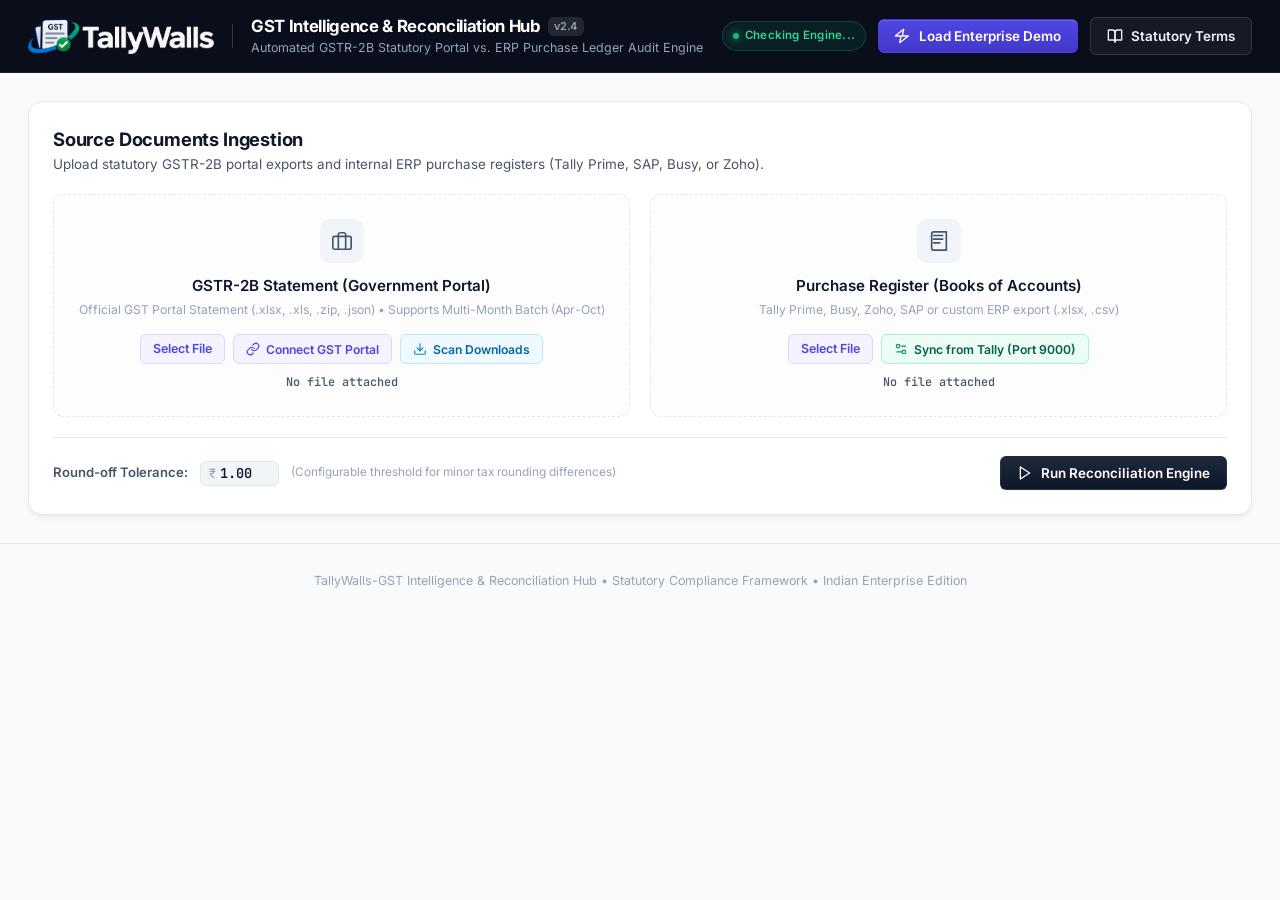
==== commit 08faccf5: "Add hybrid Web + Local Companion Connector architecture and remove fake cloud fallbacks" ====
--- a/public/static/index.html
+++ b/public/static/index.html
@@ -203,6 +203,48 @@
       font-weight: 600;
       color: #34d399;
       letter-spacing: 0.02em;
+      cursor: pointer;
+      transition: all 0.15s ease;
+    }
+
+    .badge-status:hover {
+      background: rgba(16, 185, 129, 0.18);
+    }
+
+    .badge-status.web-offline {
+      background: rgba(245, 158, 11, 0.12);
+      border-color: rgba(245, 158, 11, 0.35);
+      color: #fbbf24;
+    }
+
+    .badge-status.web-offline:hover {
+      background: rgba(245, 158, 11, 0.2);
+    }
+
+    .badge-status.web-offline .status-indicator-dot {
+      background-color: #f59e0b;
+      box-shadow: 0 0 8px #f59e0b;
+    }
+
+    .badge-status.bridge-connected {
+      background: rgba(6, 182, 212, 0.12);
+      border-color: rgba(6, 182, 212, 0.35);
+      color: #22d3ee;
+    }
+
+    .badge-status.bridge-connected .status-indicator-dot {
+      background-color: #06b6d4;
+      box-shadow: 0 0 8px #06b6d4;
+    }
+
+    .btn-connector-needed {
+      background: #fef3c7 !important;
+      color: #92400e !important;
+      border: 1px solid #f59e0b !important;
+    }
+
+    .btn-connector-needed:hover {
+      background: #fde68a !important;
     }
 
     .status-indicator-dot {
@@ -1416,9 +1458,9 @@
       </div>
 
       <div class="nav-controls">
-        <div class="badge-status">
+        <div id="engineStatusBadge" class="badge-status" role="button" tabindex="0" title="Click to view connection details or pair TallyWalls Local Connector">
           <span class="status-indicator-dot"></span>
-          <span id="engineStatusLabel">Local Engine Active</span>
+          <span id="engineStatusLabel">Checking Engine...</span>
         </div>
 
         <button id="btnLoadSample" class="btn-ui btn-accent">
@@ -1428,7 +1470,7 @@
           <span>Load Enterprise Demo</span>
         </button>
 
-        <a href="/static/../../gst_financial_terms_guide.html" target="_blank" class="btn-ui btn-ghost">
+        <a href="/gst_financial_terms_guide.html" target="_blank" class="btn-ui btn-ghost">
           <svg width="16" height="16" viewBox="0 0 24 24" fill="none" stroke="currentColor" stroke-width="2" stroke-linecap="round" stroke-linejoin="round">
             <path d="M2 3h6a4 4 0 0 1 4 4v14a3 3 0 0 0-3-3H2z"/>
             <path d="M22 3h-6a4 4 0 0 0-4 4v14a3 3 0 0 1 3-3h7z"/>
@@ -1454,7 +1496,7 @@
       <div class="dual-drop-grid">
         <!-- GSTR-2B Drop Card -->
         <div class="drop-card" id="dropZone2B">
-          <input type="file" id="file2B" accept=".xlsx, .xls, .csv, .zip" multiple hidden>
+          <input type="file" id="file2B" accept=".xlsx, .xls, .csv, .zip, .json" multiple hidden>
           <div class="drop-icon-box">
             <svg width="22" height="22" viewBox="0 0 24 24" fill="none" stroke="currentColor" stroke-width="1.8" stroke-linecap="round" stroke-linejoin="round">
               <rect width="20" height="14" x="2" y="7" rx="2" ry="2"/>
@@ -1462,7 +1504,7 @@
             </svg>
           </div>
           <div class="drop-title">GSTR-2B Statement (Government Portal)</div>
-          <div class="drop-format-hint">Official GST Portal Excel Statement (.xlsx, .xls, .zip) • Supports Multi-Month Batch (Apr-Oct)</div>
+          <div class="drop-format-hint">Official GST Portal Statement (.xlsx, .xls, .zip, .json) • Supports Multi-Month Batch (Apr-Oct)</div>
           <div style="display:flex; gap:8px; flex-wrap:wrap; justify-content:center;">
             <span class="btn-subtle-upload" onclick="event.stopPropagation(); document.getElementById('file2B').click();">Select File</span>
             <button type="button" id="btnOpenPortalModal" class="btn-portal-trigger" onclick="event.stopPropagation(); openPortalModal();">
@@ -1917,6 +1959,7 @@
         </div>
 
         <div class="modal-body">
+          <div id="downloadsEnvNotice" style="margin-bottom:10px;"></div>
           <div id="downloadsScanningState" style="text-align:center; padding:24px 0; color:var(--text-secondary);">
             Scanning local Downloads directory...
           </div>
@@ -1969,6 +2012,7 @@
         </div>
 
         <div class="modal-body">
+          <div id="tallyEnvNotice" style="margin-bottom:10px;"></div>
           <div style="display:flex; align-items:center; justify-content:space-between; padding:12px 16px; background:#f8fafc; border:1px solid var(--border-light); border-radius:var(--radius-md); margin-bottom:14px;">
             <div>
               <div style="font-size:0.85rem; font-weight:600; color:var(--text-primary);">Tally Server Status</div>
@@ -2015,12 +2059,83 @@
       </div>
     </div>
 
+    <!-- LOCAL CONNECTOR SETUP & PAIRING MODAL -->
+    <div id="connectorModal" class="modal-overlay" style="display: none;">
+      <div class="modal-window">
+        <div class="modal-header">
+          <div class="modal-header-icon" style="background:#e0f2fe; color:#0284c7;">
+            <svg width="20" height="20" viewBox="0 0 24 24" fill="none" stroke="currentColor" stroke-width="2" stroke-linecap="round" stroke-linejoin="round">
+              <rect x="2" y="3" width="20" height="14" rx="2" ry="2"/>
+              <line x1="8" y1="21" x2="16" y2="21"/>
+              <line x1="12" y1="17" x2="12" y2="21"/>
+            </svg>
+          </div>
+          <div>
+            <h3>TallyWalls Local Connector Setup</h3>
+            <p class="modal-sub">Enables live GST Portal browser sync, Tally Port 9000 &amp; Downloads folder from the website</p>
+          </div>
+          <button type="button" class="btn-modal-close" onclick="closeConnectorModal()">&times;</button>
+        </div>
+
+        <div class="modal-body">
+          <div id="connectorSummaryBanner" style="padding:12px 14px; border-radius:8px; border:1px solid var(--border-light); background:#f8fafc; margin-bottom:14px; font-size:0.82rem; line-height:1.45;">
+            Checking local companion bridge on <code>http://127.0.0.1:9455</code>...
+          </div>
+
+          <div style="background:#ffffff; border:1px solid var(--border-light); border-radius:8px; padding:12px 14px; margin-bottom:14px;">
+            <div style="font-size:0.82rem; font-weight:700; color:var(--text-primary); margin-bottom:6px;">
+              Step 1: Run TallyWalls Connector on your Windows PC
+            </div>
+            <p style="font-size:0.78rem; color:var(--text-secondary); line-height:1.45; margin-bottom:10px;">
+              GST Portal automation, Tally Prime (<code>localhost:9000</code>), and your Downloads folder stay securely on your computer. Download and double-click <strong>TallyWallsConnector.exe</strong> once, then click <strong>Open TallyWalls Website</strong> in its window for automatic zero-PIN pairing.
+            </p>
+            <div style="display:flex; gap:8px; flex-wrap:wrap; align-items:center;">
+              <a href="https://github.com/Abhyuday-Sharma/tallywalls/releases/latest" target="_blank" rel="noopener noreferrer" class="btn-ui btn-accent" style="font-size:0.78rem; padding:7px 12px;">
+                Download TallyWalls Connector (.zip / .exe)
+              </a>
+              <button type="button" id="btnProbeConnector" class="btn-ui btn-ghost" style="font-size:0.78rem; padding:7px 12px; border:1px solid var(--border-light); color:var(--text-primary); background:#f8fafc;">
+                Re-Check Connection
+              </button>
+            </div>
+            <p style="font-size:0.72rem; color:var(--text-tertiary); margin-top:8px; line-height:1.4;">
+              Note: If Chrome or Microsoft Edge asks to allow connecting to devices on your local network, click <strong>Allow</strong>. Your GST credentials never leave your PC.
+            </p>
+          </div>
+
+          <div style="background:#f8fafc; border:1px solid var(--border-light); border-radius:8px; padding:12px 14px;">
+            <div style="font-size:0.82rem; font-weight:700; color:var(--text-primary); margin-bottom:6px;">
+              Step 2: Pair With 6-Digit Connector PIN (Manual Pairing)
+            </div>
+            <p style="font-size:0.76rem; color:var(--text-secondary); margin-bottom:8px;">
+              Already opened Connector on your PC? Enter the 6-digit PIN displayed in its window:
+            </p>
+            <div style="display:flex; gap:8px; align-items:center;">
+              <input type="text" id="connectorPinInput" class="form-input" maxlength="7" placeholder="e.g. 482910" style="max-width:170px; font-family:var(--font-mono); letter-spacing:2px; font-weight:700; text-align:center;">
+              <button type="button" id="btnPairConnector" class="btn-ui btn-primary" style="font-size:0.8rem; padding:8px 14px;">
+                Pair Connector
+              </button>
+              <button type="button" id="btnDisconnectConnector" class="btn-ui btn-ghost" style="display:none; font-size:0.76rem; padding:7px 10px; color:#b91c1c; border:1px solid #fecaca; background:#fef2f2;">
+                Unpair
+              </button>
+            </div>
+            <div id="connectorStatusMsg" style="font-size:0.76rem; margin-top:8px; color:var(--text-secondary);"></div>
+          </div>
+        </div>
+
+        <div class="modal-footer">
+          <button type="button" class="btn-ui btn-primary" onclick="closeConnectorModal()" style="margin-left:auto;">
+            Done
+          </button>
+        </div>
+      </div>
+    </div>
+
   </main>
 
   <footer class="app-footer">
     <p>TallyWalls-GST Intelligence &amp; Reconciliation Hub &bull; Statutory Compliance Framework &bull; Indian Enterprise Edition</p>
   </footer>
 
-  <script src="/static/js/app.js?v=2.7.0"></script>
+  <script src="/static/js/app.js?v=2.8.0"></script>
 </body>
 </html>
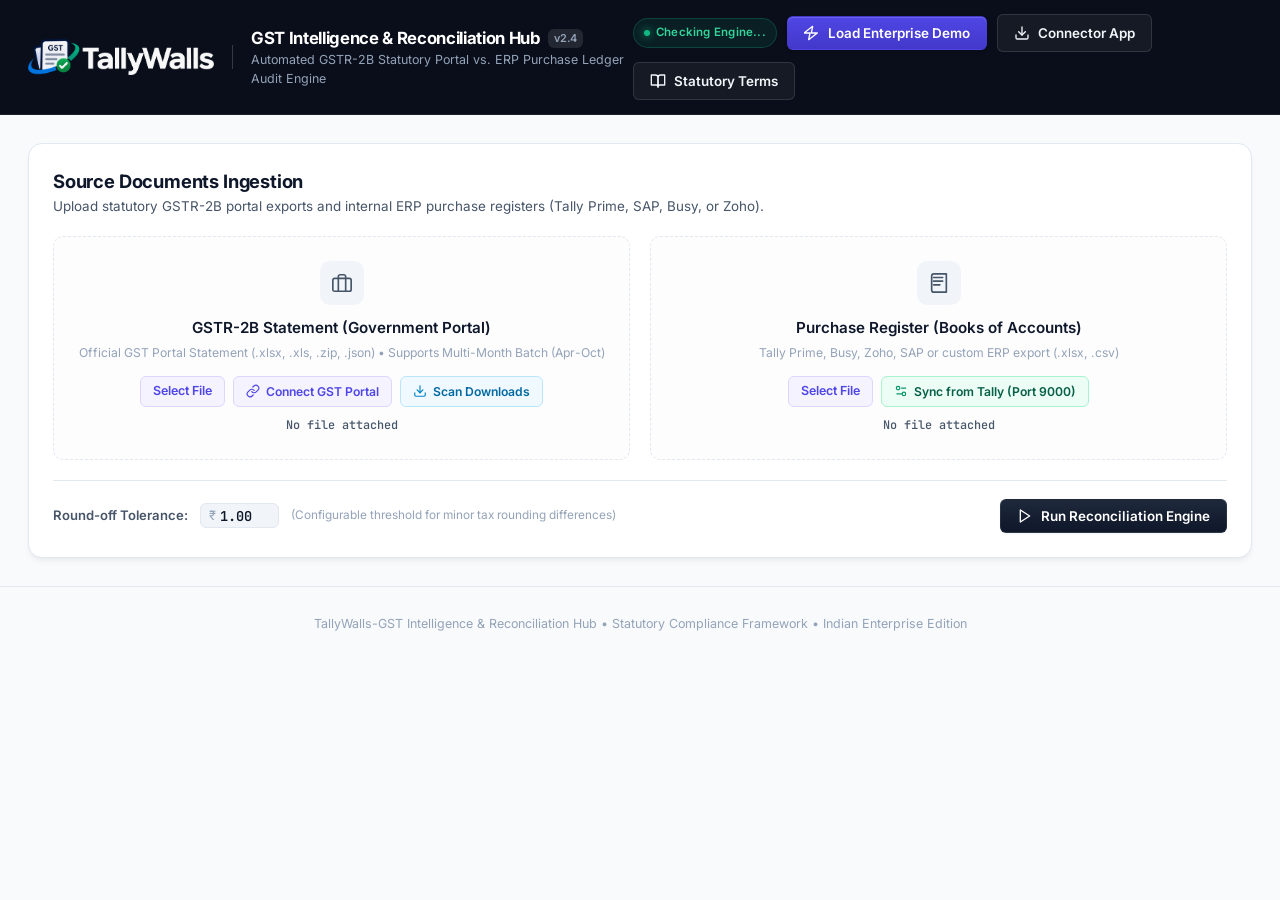
==== commit 6f10184c: "Add inbuilt Connector download page and direct download endpoint" ====
--- a/public/static/index.html
+++ b/public/static/index.html
@@ -188,7 +188,8 @@
     .nav-controls {
       display: flex;
       align-items: center;
-      gap: 12px;
+      gap: 10px;
+      flex-wrap: wrap;
     }
 
     .badge-status {
@@ -1469,6 +1470,15 @@
           </svg>
           <span>Load Enterprise Demo</span>
         </button>
+
+        <a href="/connector" class="btn-ui btn-ghost">
+          <svg width="16" height="16" viewBox="0 0 24 24" fill="none" stroke="currentColor" stroke-width="2" stroke-linecap="round" stroke-linejoin="round">
+            <path d="M21 15v4a2 2 0 0 1-2 2H5a2 2 0 0 1-2-2v-4"/>
+            <polyline points="7 10 12 15 17 10"/>
+            <line x1="12" y1="15" x2="12" y2="3"/>
+          </svg>
+          <span>Connector App</span>
+        </a>
 
         <a href="/gst_financial_terms_guide.html" target="_blank" class="btn-ui btn-ghost">
           <svg width="16" height="16" viewBox="0 0 24 24" fill="none" stroke="currentColor" stroke-width="2" stroke-linecap="round" stroke-linejoin="round">
@@ -2090,8 +2100,11 @@
               GST Portal automation, Tally Prime (<code>localhost:9000</code>), and your Downloads folder stay securely on your computer. Download and double-click <strong>TallyWallsConnector.exe</strong> once, then click <strong>Open TallyWalls Website</strong> in its window for automatic zero-PIN pairing.
             </p>
             <div style="display:flex; gap:8px; flex-wrap:wrap; align-items:center;">
-              <a href="https://github.com/Abhyuday-Sharma/tallywalls/releases/latest" target="_blank" rel="noopener noreferrer" class="btn-ui btn-accent" style="font-size:0.78rem; padding:7px 12px;">
-                Download TallyWalls Connector (.zip / .exe)
+              <a href="/api/connector/download" download="TallyWallsConnector_Windows.zip" id="btnDirectDownloadConnector" class="btn-ui btn-accent" style="font-size:0.78rem; padding:7px 12px;">
+                Download Connector (.zip &mdash; 109.8 MB)
+              </a>
+              <a href="/connector" target="_blank" rel="noopener noreferrer" class="btn-ui btn-ghost" style="font-size:0.78rem; padding:7px 12px; border:1px solid var(--border-light); color:var(--text-primary); background:#f8fafc;">
+                Setup &amp; Guide Page
               </a>
               <button type="button" id="btnProbeConnector" class="btn-ui btn-ghost" style="font-size:0.78rem; padding:7px 12px; border:1px solid var(--border-light); color:var(--text-primary); background:#f8fafc;">
                 Re-Check Connection
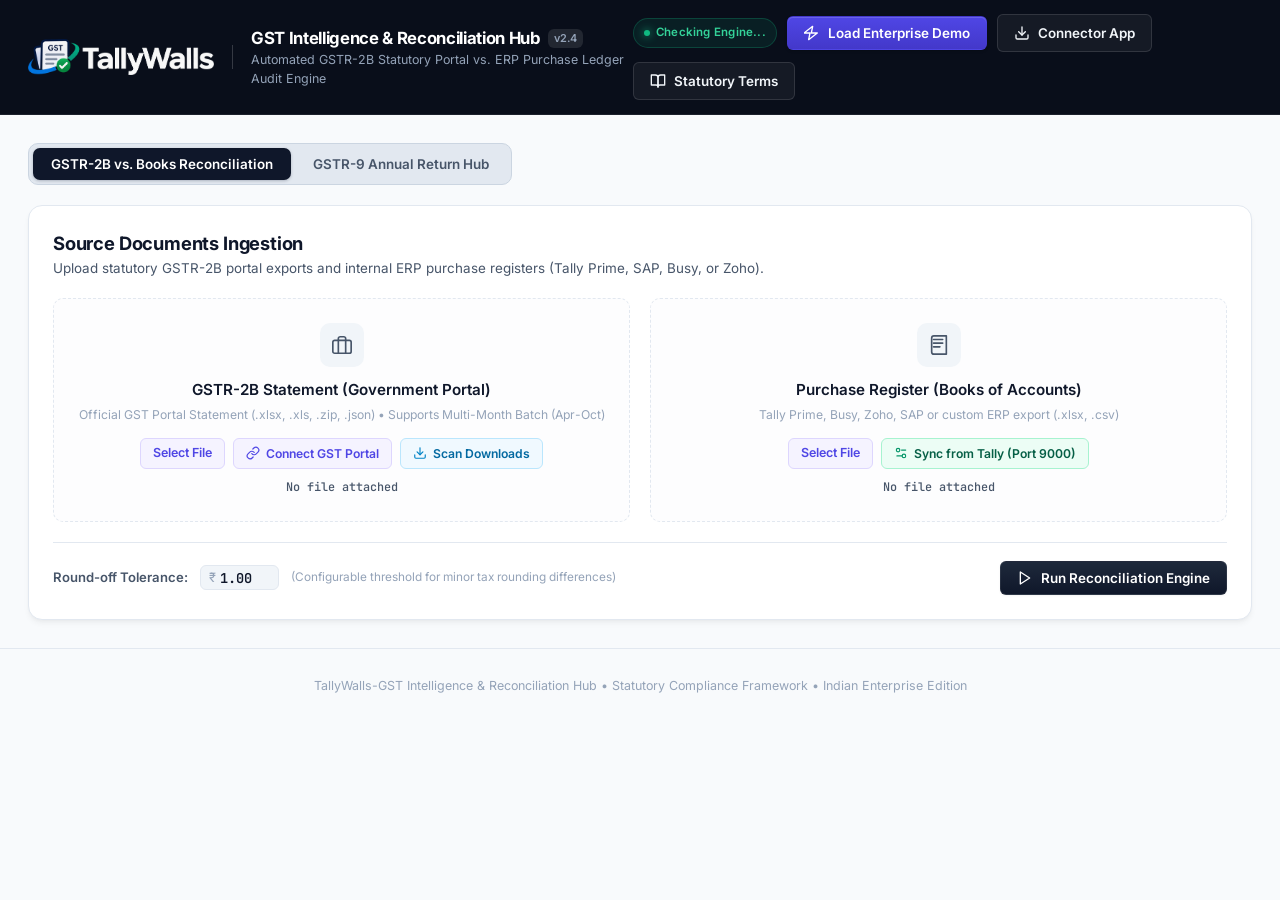
==== commit 3112cdc3: "Implement GSTR-9 Annual Return Hub (Tables 4-18, GSTR-9C tie-out, 8-sheet Excel working paper)" ====
--- a/public/static/index.html
+++ b/public/static/index.html
@@ -6,7 +6,7 @@
   <link rel="icon" type="image/png" href="/static/img/favicon.png">
   <link rel="apple-touch-icon" href="/static/img/icon-192.png">
   <title>TallyWalls-GST Intelligence & Reconciliation Hub | GSTR-2B vs. Books</title>
-  <link rel="stylesheet" href="/static/css/style.css?v=2.1">
+  <link rel="stylesheet" href="/static/css/style.css?v=3.0">
   <style>
     @import url('https://fonts.googleapis.com/css2?family=Inter:wght@300;400;500;600;700;800&family=JetBrains+Mono:wght@400;500;600&display=swap');
 
@@ -1243,20 +1243,25 @@
       inset: 0;
       background: rgba(15, 23, 42, 0.65);
       backdrop-filter: blur(4px);
-      z-index: 100;
+      z-index: 1000;
       display: flex;
       align-items: center;
       justify-content: center;
-      padding: 20px;
+      padding: 32px 24px;
+      overflow-y: auto;
     }
 
     .modal-window {
       background: #ffffff;
       border: 1px solid var(--border-light);
       border-radius: var(--radius-lg);
-      width: 100%;
-      max-width: 580px;
-      box-shadow: 0 20px 25px -5px rgb(0 0 0 / 0.15), 0 8px 10px -6px rgb(0 0 0 / 0.1);
+      width: min(560px, calc(100vw - 48px));
+      max-width: 560px;
+      max-height: min(680px, calc(100vh - 80px));
+      margin: auto;
+      display: flex;
+      flex-direction: column;
+      box-shadow: 0 25px 50px -12px rgb(0 0 0 / 0.25), 0 10px 15px -3px rgb(0 0 0 / 0.1);
       overflow: hidden;
       animation: modalFadeIn 0.2s cubic-bezier(0.16, 1, 0.3, 1);
     }
@@ -1267,12 +1272,13 @@
     }
 
     .modal-header {
-      padding: 18px 22px;
+      padding: 16px 22px;
       border-bottom: 1px solid var(--border-light);
       display: flex;
       align-items: center;
       gap: 12px;
       background: #fafafa;
+      flex-shrink: 0;
     }
 
     .modal-header-icon {
@@ -1320,20 +1326,23 @@
     }
 
     .modal-body {
-      padding: 22px;
+      padding: 18px 22px;
+      overflow-y: auto;
+      flex: 1 1 auto;
+      min-height: 0;
     }
 
     .portal-info-banner {
       background: #f0fdf4;
       border: 1px solid #bbf7d0;
       border-radius: var(--radius-sm);
-      padding: 12px 14px;
-      font-size: 0.8rem;
+      padding: 10px 12px;
+      font-size: 0.78rem;
       color: #166534;
       display: flex;
       gap: 10px;
-      margin-bottom: 18px;
-      line-height: 1.45;
+      margin-bottom: 12px;
+      line-height: 1.42;
     }
 
     .portal-info-banner svg {
@@ -1344,20 +1353,26 @@
     .form-row-grid {
       display: grid;
       grid-template-columns: 1fr 1fr;
-      gap: 14px;
-      margin-bottom: 14px;
+      gap: 12px;
+      margin-bottom: 10px;
+    }
+
+    @media (max-width: 560px) {
+      .form-row-grid {
+        grid-template-columns: 1fr;
+      }
     }
 
     .form-group {
-      margin-bottom: 14px;
+      margin-bottom: 10px;
     }
 
     .form-group label {
       display: block;
-      font-size: 0.78rem;
+      font-size: 0.76rem;
       font-weight: 600;
       color: var(--text-secondary);
-      margin-bottom: 6px;
+      margin-bottom: 5px;
     }
 
     .form-input, .form-select {
@@ -1385,7 +1400,7 @@
       gap: 8px;
       font-size: 0.78rem;
       color: var(--text-secondary);
-      margin-bottom: 16px;
+      margin-bottom: 12px;
       cursor: pointer;
     }
 
@@ -1393,8 +1408,8 @@
       background: #f8fafc;
       border: 1px solid var(--border-light);
       border-radius: var(--radius-sm);
-      padding: 14px;
-      margin-top: 14px;
+      padding: 12px 14px;
+      margin-top: 12px;
     }
 
     .progress-step-item {
@@ -1436,11 +1451,206 @@
     }
 
     .modal-footer {
-      padding: 16px 22px;
+      padding: 14px 22px;
       border-top: 1px solid var(--border-light);
       background: #fafafa;
       display: flex;
       gap: 12px;
+      flex-shrink: 0;
+    }
+
+    .modal-footer .btn-ghost {
+      color: var(--text-primary);
+      background: #ffffff;
+      border-color: var(--border-light);
+    }
+
+    .modal-footer .btn-ghost:hover {
+      background: var(--surface-subtle);
+      border-color: #cbd5e1;
+      color: var(--text-primary);
+    }
+
+    /* WORKSPACE HUB SWITCHER & GSTR-9 ANNUAL HUB */
+    .workspace-switcher {
+      display: inline-flex;
+      background: #e2e8f0;
+      padding: 4px;
+      border-radius: var(--radius-md);
+      gap: 4px;
+      margin-bottom: 20px;
+      border: 1px solid #cbd5e1;
+    }
+
+    .ws-tab-btn {
+      font-family: var(--font-sans);
+      font-size: 0.84rem;
+      font-weight: 600;
+      color: var(--text-secondary);
+      background: transparent;
+      border: none;
+      padding: 8px 18px;
+      border-radius: 7px;
+      cursor: pointer;
+      transition: all 0.15s ease;
+    }
+
+    .ws-tab-btn:hover {
+      color: var(--text-primary);
+    }
+
+    .ws-tab-btn.active {
+      background: #0f172a;
+      color: #ffffff;
+      box-shadow: 0 1px 3px rgba(15, 23, 42, 0.25);
+    }
+
+    .g9-config-bar {
+      display: grid;
+      grid-template-columns: repeat(auto-fit, minmax(190px, 1fr));
+      gap: 12px;
+      padding: 14px 16px;
+      background: #f8fafc;
+      border: 1px solid var(--border-light);
+      border-radius: var(--radius-md);
+      margin-bottom: 18px;
+      align-items: end;
+    }
+
+    .g9-upload-grid {
+      display: grid;
+      grid-template-columns: 1fr 1fr;
+      gap: 18px;
+      margin-bottom: 18px;
+    }
+
+    @media (max-width: 960px) {
+      .g9-upload-grid {
+        grid-template-columns: 1fr;
+      }
+    }
+
+    .g9-panel-box {
+      background: #ffffff;
+      border: 1px solid var(--border-light);
+      border-radius: var(--radius-md);
+      padding: 18px;
+    }
+
+    .g9-panel-title {
+      font-size: 0.92rem;
+      font-weight: 700;
+      color: var(--text-primary);
+      margin-bottom: 4px;
+    }
+
+    .g9-panel-sub {
+      font-size: 0.76rem;
+      color: var(--text-secondary);
+      margin-bottom: 14px;
+    }
+
+    .g9-file-row {
+      display: flex;
+      align-items: center;
+      justify-content: space-between;
+      gap: 10px;
+      padding: 10px 12px;
+      background: #f8fafc;
+      border: 1px dashed #cbd5e1;
+      border-radius: var(--radius-sm);
+      margin-bottom: 10px;
+    }
+
+    .g9-file-row.has-file {
+      border-style: solid;
+      border-color: #10b981;
+      background: #f0fdf4;
+    }
+
+    .g9-file-meta {
+      min-width: 0;
+    }
+
+    .g9-file-meta strong {
+      display: block;
+      font-size: 0.8rem;
+      color: var(--text-primary);
+    }
+
+    .g9-file-meta span {
+      display: block;
+      font-size: 0.72rem;
+      color: var(--text-tertiary);
+      overflow: hidden;
+      text-overflow: ellipsis;
+      white-space: nowrap;
+      max-width: 290px;
+    }
+
+    .g9-3b-mini-grid {
+      display: grid;
+      grid-template-columns: repeat(auto-fit, minmax(135px, 1fr));
+      gap: 8px;
+      padding: 10px;
+      background: #f8fafc;
+      border: 1px solid var(--border-light);
+      border-radius: var(--radius-sm);
+      margin-top: 8px;
+    }
+
+    .g9-mini-field label {
+      display: block;
+      font-size: 0.68rem;
+      font-weight: 600;
+      color: var(--text-secondary);
+      margin-bottom: 3px;
+    }
+
+    .g9-mini-field input {
+      width: 100%;
+      padding: 5px 8px;
+      font-size: 0.78rem;
+      font-family: var(--font-mono);
+      border: 1px solid #cbd5e1;
+      border-radius: 4px;
+      background: #ffffff;
+    }
+
+    .g9-table-total td {
+      font-weight: 700;
+      background: #f1f5f9;
+      border-top: 2px solid #cbd5e1;
+    }
+
+    .g9-badge-ok {
+      display: inline-block;
+      padding: 2px 8px;
+      border-radius: 999px;
+      font-size: 0.7rem;
+      font-weight: 600;
+      background: #dcfce7;
+      color: #166534;
+    }
+
+    .g9-badge-warn {
+      display: inline-block;
+      padding: 2px 8px;
+      border-radius: 999px;
+      font-size: 0.7rem;
+      font-weight: 600;
+      background: #fef3c7;
+      color: #92400e;
+    }
+
+    .g9-badge-err {
+      display: inline-block;
+      padding: 2px 8px;
+      border-radius: 999px;
+      font-size: 0.7rem;
+      font-weight: 600;
+      background: #fee2e2;
+      color: #991b1b;
     }
   </style>
 </head>
@@ -1493,6 +1703,17 @@
 
   <!-- MAIN APP SHELL -->
   <main class="shell-container">
+
+    <div class="workspace-switcher" role="tablist" aria-label="Module Workspace">
+      <button type="button" id="wsTabRecon" class="ws-tab-btn active" role="tab" aria-selected="true" onclick="switchWorkspace('recon')">
+        GSTR-2B vs. Books Reconciliation
+      </button>
+      <button type="button" id="wsTabGstr9" class="ws-tab-btn" role="tab" aria-selected="false" onclick="switchWorkspace('gstr9')">
+        GSTR-9 Annual Return Hub
+      </button>
+    </div>
+
+    <div id="workspaceRecon">
 
     <!-- INGESTION PANEL -->
     <section class="ingestion-card">
@@ -1770,7 +1991,257 @@
 
     </div>
 
-    <!-- GST PORTAL DIRECT BRIDGE MODAL -->
+    </div><!-- /#workspaceRecon -->
+
+    <!-- GSTR-9 ANNUAL RETURN HUB WORKSPACE -->
+    <div id="workspaceGstr9" style="display: none;">
+      <section class="ingestion-card">
+        <div class="section-meta" style="flex-wrap:wrap; gap:12px;">
+          <div>
+            <h2>GSTR-9 Annual Return Computation &amp; Audit Hub</h2>
+            <p>Consolidate full-year Sales, Purchases, GSTR-1, GSTR-2B (including Apr-Nov Sec 16(4) cut-off), and GSTR-3B into statutory Tables 4-18 &amp; GSTR-9C tie-out.</p>
+          </div>
+          <button type="button" id="btnG9LoadSample" class="btn-ui btn-accent">
+            <span>Load 12M FY Sample</span>
+          </button>
+        </div>
+
+        <div class="g9-config-bar">
+          <div class="form-group" style="margin-bottom:0;">
+            <label for="g9Fy">Financial Year:</label>
+            <select id="g9Fy" class="form-select">
+              <option value="2025-26" selected>FY 2025-26</option>
+              <option value="2024-25">FY 2024-25</option>
+              <option value="2026-27">FY 2026-27</option>
+              <option value="2023-24">FY 2023-24</option>
+            </select>
+          </div>
+          <div class="form-group" style="margin-bottom:0;">
+            <label for="g9CutoffMonth">Sec 16(4) Cut-Off Window:</label>
+            <select id="g9CutoffMonth" class="form-select">
+              <option value="11" selected>Apr - Nov 30 (Next FY)</option>
+              <option value="10">Apr - Oct 31 (Next FY)</option>
+            </select>
+          </div>
+          <div class="form-group" style="margin-bottom:0;">
+            <label for="g9TurnoverSlab">Annual Turnover Slab (HSN Rule):</label>
+            <select id="g9TurnoverSlab" class="form-select">
+              <option value="true" selected>Above Rs. 5 Cr (6-Digit HSN Required)</option>
+              <option value="false">Up to Rs. 5 Cr (4-Digit HSN Required)</option>
+            </select>
+          </div>
+          <div>
+            <button type="button" id="btnG9Run" class="btn-ui btn-primary" style="width:100%;">
+              <span>Run GSTR-9 Engine</span>
+            </button>
+          </div>
+        </div>
+
+        <div class="g9-upload-grid">
+          <!-- Left Column: Outward Supplies & GSTR-3B -->
+          <div class="g9-panel-box">
+            <div class="g9-panel-title">Outward Supplies &amp; GSTR-3B Summary</div>
+            <div class="g9-panel-sub">Upload full-year Sales Register, GSTR-1 (.xlsx / .zip / .json), and GSTR-3B — or enter key 3B totals directly.</div>
+
+            <div class="g9-file-row" id="g9RowSales">
+              <input type="file" id="g9FileSales" accept=".xlsx,.xls,.csv,.zip,.json" multiple hidden>
+              <div class="g9-file-meta">
+                <strong>Sales Register (Tally / ERP)</strong>
+                <span id="g9LabelSales">No Sales Register attached</span>
+              </div>
+              <button type="button" class="btn-portal-trigger" onclick="document.getElementById('g9FileSales').click();">Select Files</button>
+            </div>
+
+            <div class="g9-file-row" id="g9RowGstr1">
+              <input type="file" id="g9FileGstr1" accept=".xlsx,.xls,.csv,.zip,.json" multiple hidden>
+              <div class="g9-file-meta">
+                <strong>GSTR-1 Annual / Monthly Export</strong>
+                <span id="g9LabelGstr1">No GSTR-1 export attached</span>
+              </div>
+              <button type="button" class="btn-portal-trigger" onclick="document.getElementById('g9FileGstr1').click();">Select Files</button>
+            </div>
+
+            <div class="g9-file-row" id="g9RowGstr3B">
+              <input type="file" id="g9FileGstr3B" accept=".xlsx,.xls,.csv,.zip,.json" multiple hidden>
+              <div class="g9-file-meta">
+                <strong>GSTR-3B Filed Summary (Optional File)</strong>
+                <span id="g9LabelGstr3B">No GSTR-3B file attached (or use inputs below)</span>
+              </div>
+              <button type="button" class="btn-portal-trigger" onclick="document.getElementById('g9FileGstr3B').click();">Select Files</button>
+            </div>
+
+            <div style="font-size:0.74rem; font-weight:700; color:var(--text-secondary); margin-top:10px;">
+              Manual GSTR-3B &amp; Interest Overrides (Optional / Quick Edit)
+            </div>
+            <div class="g9-3b-mini-grid">
+              <div class="g9-mini-field">
+                <label for="g9_3b_outward_taxable">3.1(a) Outward Taxable</label>
+                <input type="number" id="g9_3b_outward_taxable" step="0.01" placeholder="Auto / 0.00">
+              </div>
+              <div class="g9-mini-field">
+                <label for="g9_3b_outward_tax">3.1(a) Outward Tax</label>
+                <input type="number" id="g9_3b_outward_tax" step="0.01" placeholder="Auto / 0.00">
+              </div>
+              <div class="g9-mini-field">
+                <label for="g9_3b_itc_4a5">3B Table 4A(5) ITC</label>
+                <input type="number" id="g9_3b_itc_4a5" step="0.01" placeholder="Auto / 0.00">
+              </div>
+              <div class="g9-mini-field">
+                <label for="g9_3b_cash_paid">6.1 Cash Tax Paid</label>
+                <input type="number" id="g9_3b_cash_paid" step="0.01" placeholder="0.00">
+              </div>
+              <div class="g9-mini-field">
+                <label for="g9_3b_itc_paid">6.1 ITC Utilized</label>
+                <input type="number" id="g9_3b_itc_paid" step="0.01" placeholder="0.00">
+              </div>
+              <div class="g9-mini-field">
+                <label for="g9_3b_interest_fee">Portal Int. + Late Fee</label>
+                <input type="number" id="g9_3b_interest_fee" step="0.01" placeholder="0.00">
+              </div>
+              <div class="g9-mini-field">
+                <label for="g9_books_interest_fee">Books Int. + Late Fee</label>
+                <input type="number" id="g9_books_interest_fee" step="0.01" placeholder="0.00">
+              </div>
+            </div>
+          </div>
+
+          <!-- Right Column: Inward Supplies & Statutory Rules -->
+          <div class="g9-panel-box">
+            <div class="g9-panel-title">Inward Supplies &amp; Statutory Rule Flags</div>
+            <div class="g9-panel-sub">Upload 12M Purchase Register &amp; Consolidated GSTR-2B (with Apr-Nov cutoff) and configure Sec 17(5), Rule 37, and Rule 42/43.</div>
+
+            <div class="g9-file-row" id="g9RowPurchase">
+              <input type="file" id="g9FilePurchase" accept=".xlsx,.xls,.csv,.zip,.json" multiple hidden>
+              <div class="g9-file-meta">
+                <strong>Purchase Register (12M Books)</strong>
+                <span id="g9LabelPurchase">No Purchase Register attached</span>
+              </div>
+              <button type="button" class="btn-portal-trigger" onclick="document.getElementById('g9FilePurchase').click();">Select Files</button>
+            </div>
+
+            <div class="g9-file-row" id="g9Row2B">
+              <input type="file" id="g9File2B" accept=".xlsx,.xls,.csv,.zip,.json" multiple hidden>
+              <div class="g9-file-meta">
+                <strong>Consolidated GSTR-2B (12M + Cutoff)</strong>
+                <span id="g9Label2B">No GSTR-2B statement attached</span>
+              </div>
+              <button type="button" class="btn-portal-trigger" onclick="document.getElementById('g9File2B').click();">Select Files</button>
+            </div>
+
+            <div style="display:flex; align-items:center; gap:10px; margin-bottom:12px; flex-wrap:wrap;">
+              <button type="button" id="btnG9ReuseActive" class="btn-tally-trigger">
+                <span>Reuse Active 2B &amp; Books Files</span>
+              </button>
+              <span id="g9ReuseStatus" style="font-size:0.74rem; color:var(--text-secondary);"></span>
+            </div>
+
+            <div style="font-size:0.74rem; font-weight:700; color:var(--text-secondary); margin-top:6px;">
+              Rule 37 / Rule 42 / Rule 43 Adjustments (Auto-computed from ledger tags unless overridden)
+            </div>
+            <div class="g9-3b-mini-grid">
+              <div class="g9-mini-field">
+                <label for="g9_rule37_tax">Rule 37 (&gt;180d) Tax</label>
+                <input type="number" id="g9_rule37_tax" step="0.01" placeholder="Auto from ledger">
+              </div>
+              <div class="g9-mini-field">
+                <label for="g9_rule42_pct">Rule 42 Exempt Ratio (%)</label>
+                <input type="number" id="g9_rule42_pct" step="0.01" min="0" max="100" placeholder="Auto from Sales">
+              </div>
+              <div class="g9-mini-field">
+                <label for="g9_rule43_tax">Rule 43 Capex Reversal</label>
+                <input type="number" id="g9_rule43_tax" step="0.01" placeholder="0.00">
+              </div>
+              <div class="g9-mini-field">
+                <label for="g9_reclaimed_6h">Reclaimed Rule 37 (6H)</label>
+                <input type="number" id="g9_reclaimed_6h" step="0.01" placeholder="0.00">
+              </div>
+            </div>
+          </div>
+        </div>
+      </section>
+
+      <!-- GSTR-9 LOADER -->
+      <div id="g9LoadingIndicator" class="reconcile-loader">
+        <div class="loader-pulse"></div>
+        <div class="loader-title" id="g9LoadingText">Computing Statutory GSTR-9 Tables 4-18...</div>
+        <div class="loader-sub">Aggregating outward turnover, running annual ITC bridge, Rule 42/37 reversals, and HSN validation.</div>
+      </div>
+
+      <!-- GSTR-9 RESULTS -->
+      <div id="g9ResultsSection" style="display: none;">
+        <div class="kpi-cluster">
+          <div class="metric-card card-theme-books">
+            <div class="metric-top">
+              <span class="metric-label">Turnover Variance (Books vs 1)</span>
+            </div>
+            <div class="metric-amount" id="g9KpiTurnoverVar">₹0.00</div>
+            <div class="metric-footer" id="g9KpiTurnoverSub">Books: ₹0.00 | GSTR-1: ₹0.00</div>
+          </div>
+
+          <div class="metric-card card-theme-matched">
+            <div class="metric-top">
+              <span class="metric-label">Net Eligible ITC (Table 7J)</span>
+            </div>
+            <div class="metric-amount" id="g9KpiNetItc">₹0.00</div>
+            <div class="metric-footer" id="g9KpiNetItcSub">Table 6O: ₹0.00 | Reversed 7I: ₹0.00</div>
+          </div>
+
+          <div class="metric-card card-theme-unbooked">
+            <div class="metric-top">
+              <span class="metric-label">Table 8D Variance (2B - 8B - 8C)</span>
+            </div>
+            <div class="metric-amount" id="g9Kpi8dDiff">₹0.00</div>
+            <div class="metric-footer" id="g9Kpi8dSub">Table 8A: ₹0.00 | Next-FY 8C: ₹0.00</div>
+          </div>
+
+          <div class="metric-card card-theme-risk">
+            <div class="metric-top">
+              <span class="metric-label">Tax Shortfall / Excess (Table 9)</span>
+            </div>
+            <div class="metric-amount" id="g9KpiTaxShortfall">₹0.00</div>
+            <div class="metric-footer" id="g9KpiTaxSub">Payable: ₹0.00 | Paid: ₹0.00</div>
+          </div>
+
+          <div class="metric-card card-theme-portal">
+            <div class="metric-top">
+              <span class="metric-label">HSN Audit Warnings (17 &amp; 18)</span>
+            </div>
+            <div class="metric-amount" id="g9KpiHsnErrors">0</div>
+            <div class="metric-footer" id="g9KpiHsnSub">4/6-digit &amp; effective rate checks</div>
+          </div>
+        </div>
+
+        <div id="g9AuditAlerts" style="margin-bottom: 18px;"></div>
+
+        <section class="recon-vault-card">
+          <div class="vault-header-bar">
+            <div>
+              <h3 id="g9VaultTitle" style="font-size:0.98rem; font-weight:700; color:var(--text-primary);">Statutory Working Paper Preview</h3>
+              <p id="g9VaultSubtitle" style="font-size:0.78rem; color:var(--text-secondary);">FY 2025-26 | Cut-off: Apr - Nov 30</p>
+            </div>
+            <button type="button" id="btnG9ExportExcel" class="btn-ui btn-export">
+              <span>Export GSTR-9 Working Paper (.xlsx)</span>
+            </button>
+          </div>
+
+          <div class="segmented-tabs-wrapper">
+            <div class="segmented-tabs">
+              <button type="button" class="tab-pill g9-subtab active" data-g9tab="outward">Tables 4 &amp; 5 (Outward)</button>
+              <button type="button" class="tab-pill g9-subtab" data-g9tab="itc">Tables 6, 7 &amp; 8 (ITC Bridge)</button>
+              <button type="button" class="tab-pill g9-subtab" data-g9tab="tax">Tables 9 &amp; 10-14 (Tax &amp; Cutoff)</button>
+              <button type="button" class="tab-pill g9-subtab" data-g9tab="hsn">Tables 17 &amp; 18 (HSN Summary)</button>
+              <button type="button" class="tab-pill g9-subtab" data-g9tab="drilldown">Reversals &amp; Table 8D Drilldown</button>
+            </div>
+          </div>
+
+          <div id="g9TableContainer" class="table-viewport"></div>
+        </section>
+      </div>
+    </div><!-- /#workspaceGstr9 -->
+
+  </main>
+
+  <!-- GST PORTAL DIRECT BRIDGE MODAL -->
     <div id="portalModal" class="modal-overlay" style="display: none;">
       <div class="modal-window">
         <div class="modal-header">
@@ -1894,16 +2365,18 @@
             <button type="button" onclick="clearSavedCredentials()" style="background: none; border: none; color: #dc2626; font-size: 0.75rem; cursor: pointer; text-decoration: underline;">Clear</button>
           </div>
 
-          <div class="form-group">
-            <label for="portalUsername">GST Portal Username:</label>
-            <input type="text" id="portalUsername" class="form-input" placeholder="Enter your GST Portal username" autocomplete="off">
-          </div>
-
-          <div class="form-group">
-            <label for="portalPassword">GST Portal Password:</label>
-            <div style="position: relative;">
-              <input type="password" id="portalPassword" class="form-input" placeholder="Enter your GST Portal password" autocomplete="off" style="padding-right: 50px;">
-              <button type="button" id="btnTogglePass" onclick="togglePasswordVisibility()" style="position: absolute; right: 8px; top: 50%; transform: translateY(-50%); background: none; border: none; cursor: pointer; color: var(--text-muted); font-size: 0.75rem; padding: 4px;">Show</button>
+          <div class="form-row-grid">
+            <div class="form-group" style="margin-bottom:0;">
+              <label for="portalUsername">GST Portal Username:</label>
+              <input type="text" id="portalUsername" class="form-input" placeholder="Enter your GST Portal username" autocomplete="off">
+            </div>
+
+            <div class="form-group" style="margin-bottom:0;">
+              <label for="portalPassword">GST Portal Password:</label>
+              <div style="position: relative;">
+                <input type="password" id="portalPassword" class="form-input" placeholder="Enter your GST Portal password" autocomplete="off" style="padding-right: 50px;">
+                <button type="button" id="btnTogglePass" onclick="togglePasswordVisibility()" style="position: absolute; right: 8px; top: 50%; transform: translateY(-50%); background: none; border: none; cursor: pointer; color: var(--text-muted); font-size: 0.75rem; padding: 4px;">Show</button>
+              </div>
             </div>
           </div>
 
@@ -2143,12 +2616,10 @@
       </div>
     </div>
 
-  </main>
-
   <footer class="app-footer">
     <p>TallyWalls-GST Intelligence &amp; Reconciliation Hub &bull; Statutory Compliance Framework &bull; Indian Enterprise Edition</p>
   </footer>
 
-  <script src="/static/js/app.js?v=2.8.0"></script>
+  <script src="/static/js/app.js?v=3.0.0"></script>
 </body>
 </html>
